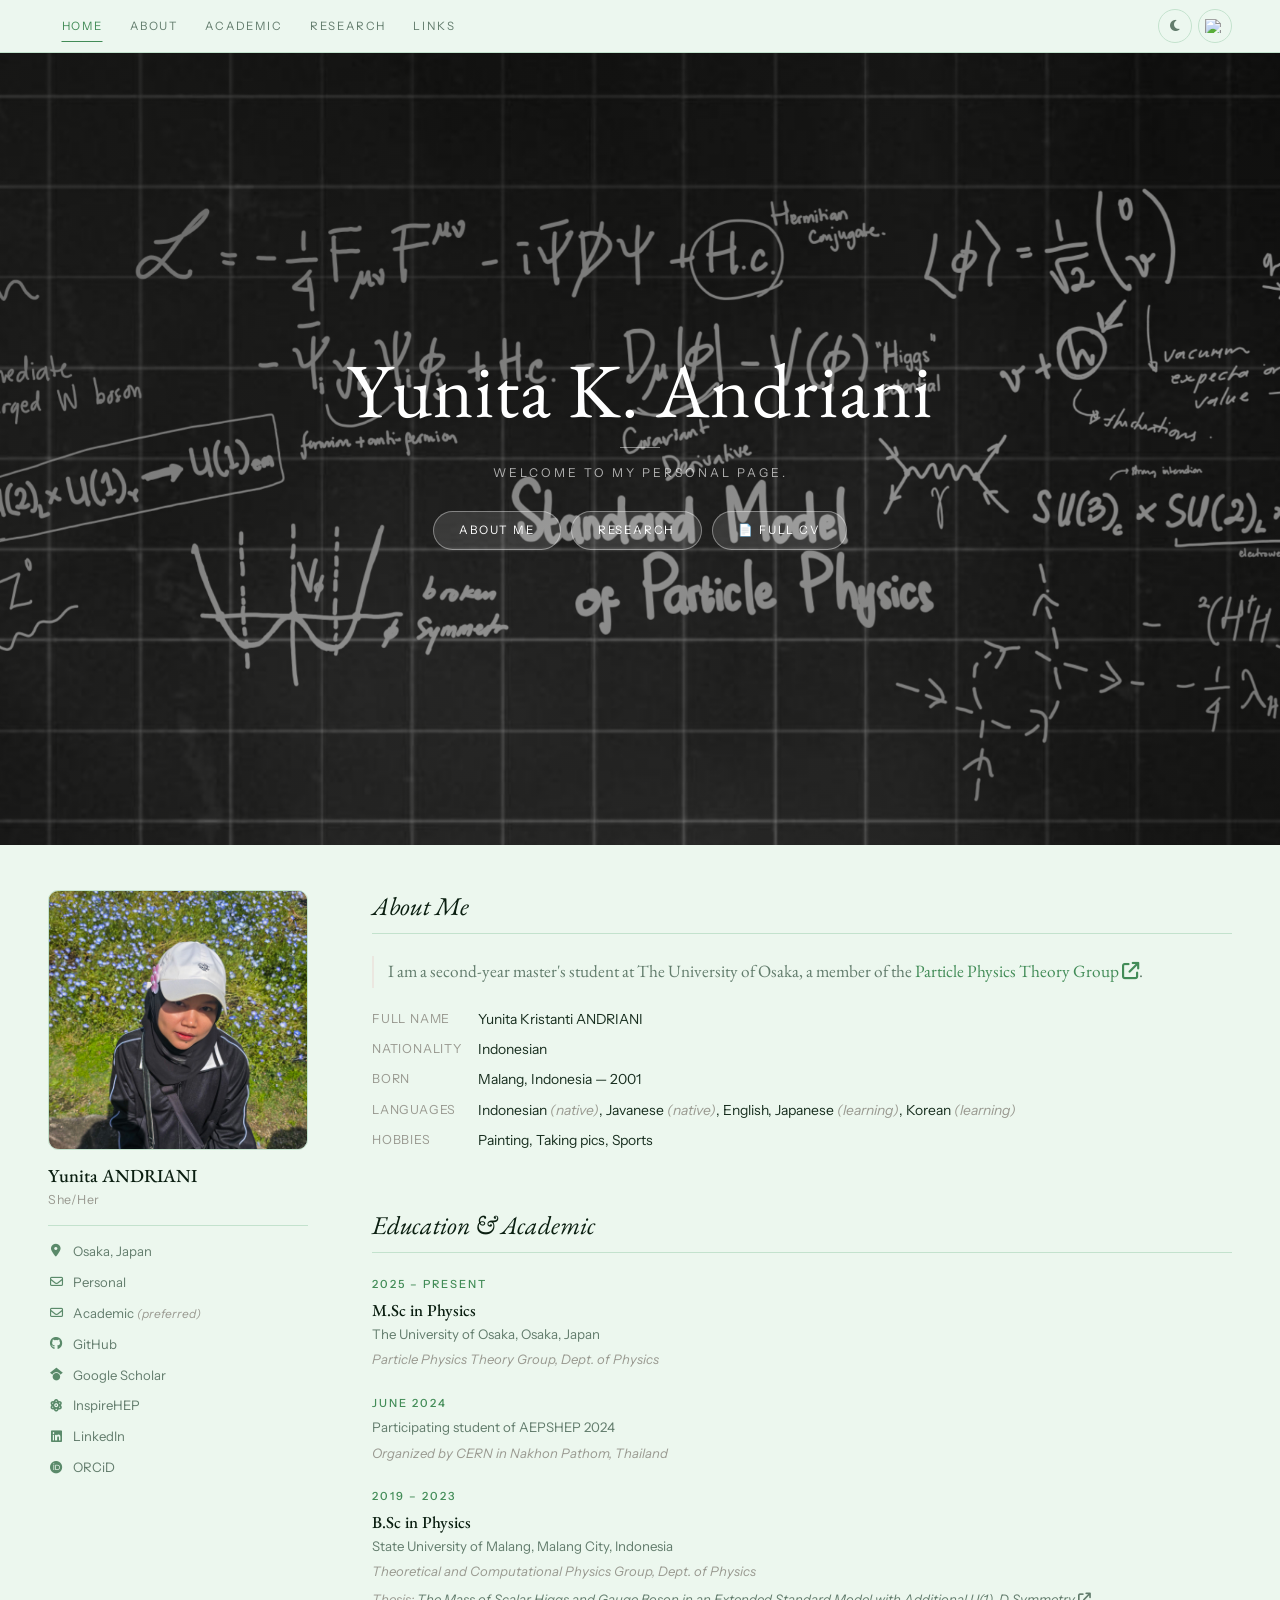
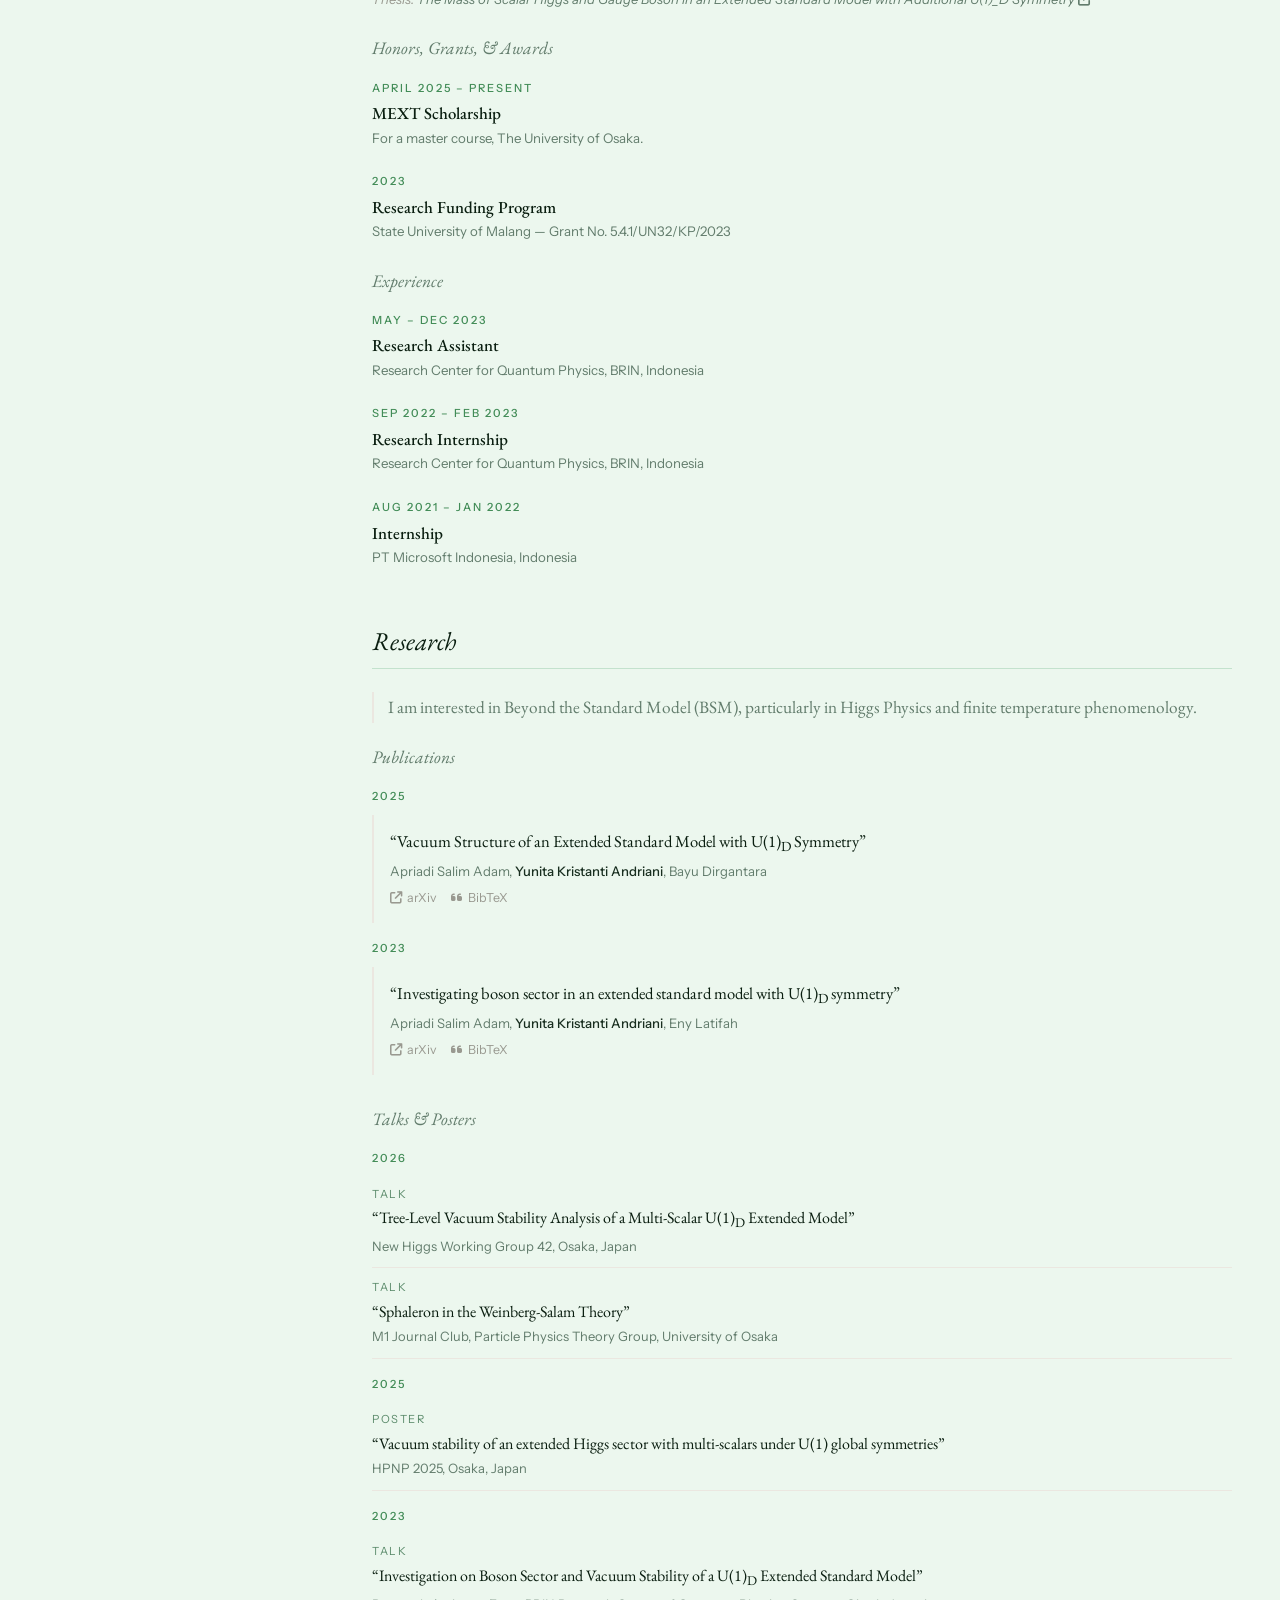
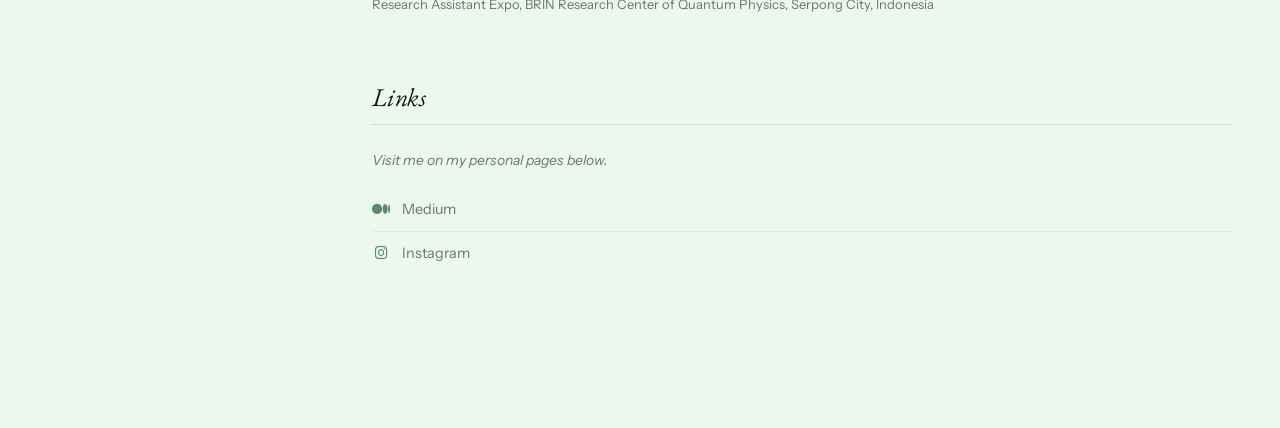
==== index.html @ c0be3c4c "Update" ====
<!DOCTYPE html>
<html lang="en" data-theme="light">

<head>
  <meta charset="UTF-8">
  <meta name="viewport" content="width=device-width, initial-scale=1.0">
  <meta name="description" content="Yunita Kristanti Andriani's website, biography, academic, previous experience, and published papers."/>
  <meta name="keywords" content="yunita kristanti andriani, yunita k andriani, yunita andriani, yunita kristanti"/>
	
  <meta name="author" content="Yunita K. Andriani" />
  <!--<meta name="copyright" content="Work protected by copyright; no distribution without permission." /> -->
  <meta name="google-site-verification" content="KFZwikV5XBP2QeVUrJof9RqlxnG7_a4ITUVf-UEk0To" />
		
  <title>Yunita K. Andriani</title>
  <link rel="icon" type="image/png" href="assets/images/icon.png">

  <link rel="preconnect" href="https://fonts.googleapis.com">
  <link rel="preconnect" href="https://fonts.gstatic.com" crossorigin>
  <link href="https://fonts.googleapis.com/css2?family=EB+Garamond:ital,wght@0,400;0,500;1,400;1,500&family=Instrument+Sans:wght@300;400;500&display=swap" rel="stylesheet">
  <link rel="stylesheet" href="https://cdnjs.cloudflare.com/ajax/libs/font-awesome/6.5.1/css/all.min.css">
  <link rel="stylesheet" href="https://cdn.rawgit.com/jpswalsh/academicons/master/css/academicons.min.css">
  <link rel="stylesheet" href="https://cdnjs.cloudflare.com/ajax/libs/toastr.js/latest/toastr.min.css">
  <link rel="stylesheet" href="assets/css/newstyle.css">
</head>

<body>
  <!-- Floating action buttons -->
	<!-- <div class="options-button" id="options-toggler"><i class="fa-solid fa-sliders"></i></div>
	<div class="options-button" id="theme"><i class="fa-solid fa-moon"></i></div>
	<div class="options-button" id="lan"><img class="lang-flag" src="https://flagcdn.com/w20/us.png" alt="Selected language"></div> -->
  <!-- ── Navigation bar ── -->
  <nav id="top-nav">
    <div class="nav-inner">
      <!-- <span class="nav-name">Yunita K. Andriani</span> -->
      <button class="nav-toggle" id="nav-toggle" aria-label="Menu"><i class="fa-solid fa-bars"></i></button>
      <ul class="nav-links" id="nav-links">
        <li><a href="#homeContent" class="active" id="nav-home" data-en="Home" data-jp="ホーム">Home</a></li>
        <li><a href="#aboutmeContent" id="nav-aboutme" data-en="About" data-jp="プロフィール">About</a></li>
        <li><a href="#academicContent" id="nav-academic" data-en="Academic" data-jp="学歴">Academic</a></li>
        <li><a href="#researchContent" id="nav-research" data-en="Research" data-jp="研究">Research</a></li>
        <li><a href="#blogContent" id="nav-blog" data-en="Links" data-jp="リンク">Links</a></li>
      </ul>
      <div class="nav-actions">
        <button class="btn-icon" id="theme-btn" title="Toggle theme">
          <i class="fa-solid fa-moon"></i>
        </button>
        <button class="btn-icon" id="lang-btn" title="Switch language">
          <img class="lang-flag" src="https://flagcdn.com/w20/us.png" alt="EN">
        </button>
      </div>
    </div>
  </nav>

  <!-- ── HERO ── -->
  <div id="homeContent" style="background-image: url('assets/images/BG.png');">
    <div class="hero-inner">
      <h1 class="hero-name">Yunita K. Andriani</h1>
      <div class="hero-rule"></div>
      <p class="hero-sub language" data-en="Welcome to my personal page." data-jp="私のホームページへようこそ。">Welcome to my personal page.</p>
      <div class="hero-btns">
        <a href="#aboutmeContent" class="btn-ghost" data-en="About Me" data-jp="プロフィール">About Me</a>
        <a href="#researchContent" class="btn-ghost" data-en="Research" data-jp="研究">Research</a>
		<a href="assets/documents/2026CV.pdf" target="_blank" class="btn-ghost">📄 Full CV</a>
      </div>
    </div>
  </div>

  <!-- ── PAGE BODY ── -->
  <div id="page-body">

    <!-- SIDEBAR -->
    <aside id="sidebar">
      <img src="assets/images/profilephoto2.jpg" class="profile-photo" alt="Yunita K. Andriani">
      <div class="sidebar-name language" data-en="Yunita ANDRIANI" data-jp="ユニタ・アンドリアニ">Yunita ANDRIANI</div>
      <div class="sidebar-pronoun language" data-en="She/Her" data-jp="彼女">She/Her</div>
      <div class="sidebar-rule"></div>
      <div class="contact-list">
        <div class="contact-row">
          <span class="contact-icon"><i class="fa-solid fa-location-dot"></i></span>
          <span style="color:var(--muted);font-size:0.82rem;">Osaka, Japan</span>
        </div>
        <div class="contact-row">
          <span class="contact-icon"><i class="fa-regular fa-envelope"></i></span>
          <a href="mailto:ykandriani2871@gmail.com">Personal</a>
        </div>
        <div class="contact-row">
          <span class="contact-icon"><i class="fa-regular fa-envelope"></i></span>
          <a href="mailto:andriani@het.phys.sci.osaka-u.ac.jp">Academic <em style="font-size:0.75rem;color:var(--faint)">(preferred)</em></a>
        </div>
        <div class="contact-row">
          <span class="contact-icon"><i class="fa-brands fa-github"></i></span>
          <a href="https://github.com/YunitaKAndriani" target="_blank">GitHub</a>
        </div>
        <div class="contact-row">
          <span class="contact-icon"><i class="fa-brands fa-google-scholar"></i></span>
          <a href="https://scholar.google.com/citations?user=WnFhZmYAAAAJ" target="_blank">Google Scholar</a>
        </div>
        <div class="contact-row">
          <span class="contact-icon"><i class="fa-solid fa-atom"></i></span>
          <a href="https://inspirehep.net/authors/2736490" target="_blank">InspireHEP</a>
        </div>
        <div class="contact-row">
          <span class="contact-icon"><i class="fa-brands fa-linkedin"></i></span>
          <a href="https://linkedin.com/in/yunita-kristanti-andriani-b0418a217" target="_blank">LinkedIn</a>
        </div>
        <div class="contact-row">
          <span class="contact-icon"><i class="fa-brands fa-orcid"></i></span>
          <a href="https://orcid.org/0000-0002-8980-2274" target="_blank">ORCiD</a>
        </div>
      </div>
    </aside>

    <!-- MAIN -->
    <main id="main-content">

      <!-- ABOUT -->
      <section class="section" id="aboutmeContent">
        <h2 class="section-title">About Me</h2>

        <p class="bio-text language"
          data-en="I am a second-year master's student at The University of Osaka, a member of the Particle Physics Theory Group."
          data-jp="大阪大学大学院素粒子理論研究室所属、修士課程2年生。">
          I am a second-year master's student at The University of Osaka, a member of the <a href="https://www-het.phys.sci.osaka-u.ac.jp/" target="_blank" style="font-style:normal;color:var(--accent);">Particle Physics Theory Group <i class="fa-solid fa-arrow-up-right-from-square"></i></a>.
        </p>

        <div class="info-grid">
          <span class="info-label">Full Name</span>
          <span class="info-value">Yunita Kristanti ANDRIANI</span>

          <span class="info-label">Nationality</span>
          <span class="info-value">Indonesian</span>

          <span class="info-label">Born</span>
          <span class="info-value">Malang, Indonesia — 2001</span>

          <span class="info-label">Languages</span>
          <span class="info-value">Indonesian <em style="color:var(--faint)">(native)</em>, Javanese <em style="color:var(--faint)">(native)</em>, English, Japanese <em style="color:var(--faint)">(learning)</em>, Korean <em style="color:var(--faint)">(learning)</em></span>

          <span class="info-label">Hobbies</span>
          <span class="info-value">Painting, Taking pics, Sports</span>
        </div>
      </section>

      <!-- ACADEMIC -->
      <section class="section" id="academicContent">
        <h2 class="section-title">Education &amp; Academic</h2>

        <div class="entry">
          <div class="entry-year">2025 – Present</div>
          <div class="entry-title">M.Sc in Physics</div>
          <div class="entry-sub language"
            data-en="The University of Osaka, Osaka, Japan"
            data-jp="大阪大学、大阪、日本">The University of Osaka, Osaka, Japan</div>
          <div class="entry-detail">Particle Physics Theory Group, Dept. of Physics</div>
        </div>

        <div class="entry">
          <div class="entry-year">June 2024</div>
          <div class="entry-sub language">Participating student of AEPSHEP 2024</div>
          <div class="entry-detail">Organized by CERN in Nakhon Pathom, Thailand</div>
        </div>

        <div class="entry">
          <div class="entry-year">2019 – 2023</div>
          <div class="entry-title">B.Sc in Physics</div>
          <div class="entry-sub language"
            data-en="State University of Malang, Indonesia"
            data-jp="マラン大学、インドネシア">State University of Malang, Malang City, Indonesia</div>
          <div class="entry-detail">Theoretical and Computational Physics Group, Dept. of Physics</div>
          <div class="entry-detail" style="margin-top:5px;">
            Thesis: <a href="https://repository.um.ac.id/291551/" target="_blank" style="color:var(--muted);font-style:italic;font-size:0.82rem;">
              The Mass of Scalar Higgs and Gauge Boson in an Extended Standard Model with Additional U(1)_D Symmetry <i class="fa-solid fa-arrow-up-right-from-square"></i>
            </a>
          </div>
        </div>

        <h3 style="font-family:'EB Garamond',serif;font-size:1.1rem;font-style:italic;font-weight:400;color:var(--muted);margin-bottom:0.9rem;">Honors, Grants, &amp; Awards</h3>

        <div class="entry">
          <div class="entry-year">April 2025 – Present</div>
          <div class="entry-title">MEXT Scholarship</div>
          <div class="entry-sub language" data-en="For a master course" data-jp="修士課程">For a master course, The University of Osaka.</div>
        </div>

        <div class="entry">
          <div class="entry-year">2023</div>
          <div class="entry-title">Research Funding Program</div>
          <div class="entry-sub">State University of Malang — Grant No. 5.4.1/UN32/KP/2023</div>
        </div>

        <h3 style="font-family:'EB Garamond',serif;font-size:1.1rem;font-style:italic;font-weight:400;color:var(--muted);margin-bottom:0.9rem;">Experience</h3>

        <div class="entry">
          <div class="entry-year">May – Dec 2023</div>
          <div class="entry-title">Research Assistant</div>
          <div class="entry-sub">Research Center for Quantum Physics, BRIN, Indonesia</div>
        </div>

        <div class="entry">
          <div class="entry-year">Sep 2022 – Feb 2023</div>
          <div class="entry-title">Research Internship</div>
          <div class="entry-sub">Research Center for Quantum Physics, BRIN, Indonesia</div>
        </div>

        <div class="entry">
          <div class="entry-year">Aug 2021 – Jan 2022</div>
          <div class="entry-title">Internship</div>
          <div class="entry-sub">PT Microsoft Indonesia, Indonesia</div>
        </div>
      </section>

      <!-- RESEARCH -->
      <section class="section" id="researchContent">
        <h2 class="section-title">Research</h2>

        <p class="bio-text language"
          data-en="I am interested in Beyond the Standard Model (BSM), particularly in Higgs Physics."
          data-jp="標準模型を超える物理（BSM）、とりわけヒッグス物理に強い関心を持っています。">
          I am interested in Beyond the Standard Model (BSM), particularly in Higgs Physics and finite temperature phenomenology.
        </p>

        <h3 style="font-family:'EB Garamond',serif;font-size:1.1rem;font-style:italic;font-weight:400;color:var(--muted);margin-bottom:0.9rem;">Publications</h3>

        <div class="entry-year" style="margin-bottom:8px;">2025</div>
        <div class="pub">
          <div class="pub-title">&ldquo;Vacuum Structure of an Extended Standard Model with U(1)<sub>D</sub> Symmetry&rdquo;</div>
          <div class="pub-authors">Apriadi Salim Adam, <strong>Yunita Kristanti Andriani</strong>, Bayu Dirgantara</div>
          <div class="pub-links">
            <a href="https://arxiv.org/abs/2509.05534" target="_blank"><i class="fa-solid fa-arrow-up-right-from-square"></i> arXiv</a>
            <a href="#" class="citation"><i class="fa-solid fa-quote-left"></i> BibTeX</a>
          </div>
          <div class="d-none" style="display:none">@article{SalimAdam:2025wlp,
    author = "Salim Adam, Apriadi and Andriani, Yunita Kristanti and Dirgantara, Bayu",
    title = "{Vacuum Structure of an Extended Standard Model with U(1)_D Symmetry}",
    eprint = "2509.05534",
    archivePrefix = "arXiv",
    primaryClass = "hep-ph",
    reportNumber = "OU-HET-1288",
    month = "9",
    year = "2025"
}</div>
        </div>

        <div class="entry-year" style="margin-bottom:8px;margin-top:1rem;">2023</div>
        <div class="pub">
          <div class="pub-title">&ldquo;Investigating boson sector in an extended standard model with U(1)<sub>D</sub> symmetry&rdquo;</div>
          <div class="pub-authors">Apriadi Salim Adam, <strong>Yunita Kristanti Andriani</strong>, Eny Latifah</div>
          <div class="pub-links">
            <a href="https://aarxiv.org/abs/2309.06852" target="_blank"><i class="fa-solid fa-arrow-up-right-from-square"></i> arXiv</a>
            <a href="#" class="citation"><i class="fa-solid fa-quote-left"></i> BibTeX</a>
          </div>
          <div class="d-none" style="display:none">@article{SalimAdam:2023lbm,
    author = "Salim Adam, Apriadi and Andriani, Yunita Kristanti and Latifah, Eny",
    title = "{Investigating boson sector in an extended standard model with U(1)_D symmetry}",
    eprint = "2309.06852",
    archivePrefix = "arXiv",
    primaryClass = "hep-ph",
    doi = "10.1088/1402-4896/acfa49",
    journal = "Phys. Scripta",
    volume = "98",
    number = "10",
    pages = "105306",
    year = "2023"
}</div>
        </div>

        <h3 style="font-family:'EB Garamond',serif;font-size:1.1rem;font-style:italic;font-weight:400;color:var(--muted);margin:1.8rem 0 0.9rem;">Talks &amp; Posters</h3>

        <div class="entry-year" style="margin-bottom:6px;">2026</div>
        <div class="talk">
          <div class="talk-type">Talk</div>
          <div class="talk-title">&ldquo;Tree-Level Vacuum Stability Analysis of a Multi-Scalar U(1)<sub>D</sub> Extended Model&rdquo;</div>
          <div class="talk-venue">New Higgs Working Group 42, Osaka, Japan</div>
        </div>
        <div class="talk">
          <div class="talk-type">Talk</div>
          <div class="talk-title">&ldquo;Sphaleron in the Weinberg-Salam Theory&rdquo;</div>
          <div class="talk-venue">M1 Journal Club, Particle Physics Theory Group, University of Osaka</div>
        </div>

        <div class="entry-year" style="margin-bottom:6px;margin-top:1rem;">2025</div>
        <div class="talk">
          <div class="talk-type">Poster</div>
          <div class="talk-title">&ldquo;Vacuum stability of an extended Higgs sector with multi-scalars under U(1) global symmetries&rdquo;</div>
          <div class="talk-venue">HPNP 2025, Osaka, Japan</div>
        </div>

        <div class="entry-year" style="margin-bottom:6px;margin-top:1rem;">2023</div>
        <div class="talk">
          <div class="talk-type">Talk</div>
          <div class="talk-title">&ldquo;Investigation on Boson Sector and Vacuum Stability of a U(1)<sub>D</sub> Extended Standard Model&rdquo;</div>
          <div class="talk-venue">Research Assistant Expo, BRIN Research Center of Quantum Physics, Serpong City, Indonesia</div>
        </div>
      </section>

      <!-- LINKS / BLOG -->
      <section class="section" id="blogContent">
        <h2 class="section-title">Links</h2>
        <p style="font-size:0.87rem;color:var(--muted);margin-bottom:1rem;font-style:italic;">Visit me on my personal pages below.</p>

        <div class="link-row">
          <span class="link-icon"><i class="fa-brands fa-medium"></i></span>
          <a href="https://medium.com/@yunitandrianikristanti" target="_blank">Medium</a>
        </div>
        <div class="link-row">
          <span class="link-icon"><i class="fa-brands fa-instagram"></i></span>
          <a href="https://instagram.com/ykandriani" target="_blank">Instagram</a>
        </div>
      </section>

    </main>
  </div><!-- /page-body -->

  <!-- Scripts -->
  <script src="https://code.jquery.com/jquery-3.6.0.min.js"></script>
  <script src="https://cdnjs.cloudflare.com/ajax/libs/toastr.js/latest/toastr.min.js"></script>
  <script defer src="assets/js/newmain.js"></script>
</body>
</html>
---- assets/css/newstyle.css ----
/* ── THEME TOKENS ── */
    :root,
    [data-theme="light"] {
      --bg:           #ecf7ee;
    	--surface:      #ffffff;
    	--border:       #c3e2cd;
    	--accent:       #428c57;
    	--accent-light: #68bf88;
    	--text:         #182e1f;
    	--muted:        #627c6c;
    	--heading:      #0a1e10;
    	--nav-bg:       rgba(236, 247, 239, 0.93);
    	--shadow:       rgba(24, 46, 36, 0.06);
    	--shadow-hover: rgba(24, 46, 36, 0.13);
      /* --bg: #f5f3ef; */
      /* --surface: #ffffff; */
      /* --border: #ddd8d0; */
      --border-light: #ebe7e0;
      /* --accent: #3a6b4a; */
      --accent-dim: #5a8a6a;
      /* --text: #1c1c1a; */
      /* --muted: #6b6b66; */
      --faint: #999990;
      /* --heading: #0f0f0e; */
      /* --nav-bg: rgba(245, 243, 239, 0.92);
      --shadow: 0 1px 12px rgba(0,0,0,0.07);
      --shadow-md: 0 4px 24px rgba(0,0,0,0.10); */
    }

    [data-theme="dark"] {
      --bg:           #121a13;
    	--surface:      #1b231a;
    	--border:       #2e3a28;
    	--accent:       #8dc46a;
    	--accent-light: #a3dd8e;
    	--text:         #d5eada;
    	--muted:        #829a87;
    	--heading:      #e4f5e9;
    	--nav-bg:       rgba(26, 22, 18, 0.95);
    	--shadow:       rgba(0, 0, 0, 0.22);
    	--shadow-hover: rgba(0, 0, 0, 0.4);
      /* --bg: #111210;
      --surface: #1a1c18;
      --border: #2c302a; */
      --border-light: #232620;
      /* --accent: #7bbf8e; */
      --accent-dim: #5a9e70;
      /* --text: #d8d5ce;
      --muted: #8a8a82; */
      --faint: #606058;
      /* --heading: #edeae3;
      --nav-bg: rgba(17, 18, 16, 0.94);
      --shadow: 0 1px 12px rgba(0,0,0,0.3);
      --shadow-md: 0 4px 24px rgba(0,0,0,0.4); */
    }

    /* ── RESET & BASE ── */
    *, *::before, *::after { box-sizing: border-box; margin: 0; padding: 0; }

    html { scroll-behavior: smooth; }

    body {
      font-family: 'Instrument Sans', sans-serif;
      font-size: 15px;
      line-height: 1.75;
      background: var(--bg);
      color: var(--text);
      transition: background 0.3s, color 0.3s;
      -webkit-font-smoothing: antialiased;
    }

    h1, h2, h3, h4 {
      font-family: 'EB Garamond', serif;
      color: var(--heading);
    }

    a { color: var(--accent); text-decoration: none; transition: opacity 0.18s; }
    a:hover { opacity: 0.7; }

    /* ── NAVBAR ── */
    #top-nav {
      position: sticky;
      top: 0;
      z-index: 100;
      background: var(--nav-bg);
      backdrop-filter: blur(16px);
      border-bottom: 1px solid var(--border);
      padding: 0;
      transition: background 0.3s;
    }

    .nav-inner {
      width: 100%;
      max-width: 100%;
      margin: 0;
      padding: 0 3rem;
      /* max-width: 860px;
      margin: 0 auto;
      padding: 0 1.5rem; */
      display: flex;
      align-items: center;
      justify-content: space-between;
      height: 52px;
    }

    .nav-name {
      font-family: 'EB Garamond', serif;
      font-size: 1.05rem;
      font-weight: 500;
      color: var(--heading);
      letter-spacing: 0.3px;
      flex-shrink: 0;
    }

    .nav-links {
      display: flex;
      align-items: center;
      gap: 0;
      list-style: none;
    }

    .nav-links a {
      font-size: 0.72rem;
      letter-spacing: 1.8px;
      text-transform: uppercase;
      color: var(--muted);
      padding: 0.4rem 0.85rem;
      display: block;
      position: relative;
      transition: color 0.18s;
    }

    .nav-links a::after {
      content: '';
      position: absolute;
      bottom: 0;
      left: 50%;
      transform: translateX(-50%);
      width: 0;
      height: 1px;
      background: var(--accent);
      transition: width 0.22s;
    }

    .nav-links a:hover,
    .nav-links a.active {
      color: var(--accent);
      opacity: 1;
    }

    .nav-links a:hover::after,
    .nav-links a.active::after { width: 60%; }

    .nav-actions {
      display: flex;
      align-items: center;
      gap: 6px;
    }

    .btn-icon {
      width: 34px;
      height: 34px;
      border-radius: 50%;
      border: 1px solid var(--border);
      background: transparent;
      cursor: pointer;
      display: flex;
      align-items: center;
      justify-content: center;
      font-size: 0.8rem;
      color: var(--muted);
      transition: color 0.18s, border-color 0.18s, background 0.18s;
    }

    .btn-icon:hover {
      color: var(--accent);
      border-color: var(--accent-dim);
      background: var(--surface);
    }

    .lang-flag { height: 12px; width: 18px; display: block; }

/* ===== FLOATING BUTTONS ===== */

    .options-button {
    	position: fixed;
    	height: 42px;
    	width: 42px;
    	cursor: pointer;
    	border-radius: 50%;
    	bottom: 24px;
    	right: 24px;
    	display: flex;
    	align-items: center;
    	justify-content: center;
    	font-size: 0.95rem;
    	background: var(--surface);
    	box-shadow: 0 4px 18px var(--shadow-hover);
    	border: 1px solid var(--border);
    	transition: transform 0.2s ease, box-shadow 0.2s ease;
    	z-index: 1200;
    	color: var(--text);
    }
    
    .options-button:hover {
    	transform: scale(1.08);
    }
    
    #options-toggler { transition: transform 0.25s ease; }
    
    #theme {
    	bottom: 76px;
    	right: 24px;
    }
    
    #lan {
    	bottom: 128px;
    	right: 24px;
    }
    
    .lang-flag {
    	height: 14px;
    	width: 21px;
    }

    /* Mobile nav toggle */
    .nav-toggle {
      display: none;
      background: none;
      border: 1px solid var(--border);
      border-radius: 6px;
      padding: 5px 8px;
      cursor: pointer;
      color: var(--muted);
      font-size: 0.9rem;
    }

    @media (max-width: 700px) {
      .nav-links { display: none; flex-direction: column; gap: 0; }
      .nav-links.open {
        display: flex;
        position: absolute;
        top: 52px;
        left: 0; right: 0;
        background: var(--nav-bg);
        border-bottom: 1px solid var(--border);
        backdrop-filter: blur(16px);
        padding: 0.5rem 0;
      }
      .nav-links.open a { padding: 0.6rem 1.5rem; }
      .nav-toggle { display: flex; align-items: center; }
      .nav-name { font-size: 0.95rem; }
    }

    /* ── HERO ── */
    #homeContent {
      min-height: 88vh;
      display: flex;
      align-items: center;
      justify-content: center;
      background-image: url('assets/images/BG.png');
      background-color:#2a1a0e;
      background-size: cover;
      background-position: center;
      position: relative;
      overflow: hidden;
    }

    #homeContent::before {
      content: '';
      position: absolute;
      inset: 0;
      background: linear-gradient(160deg, rgba(10,10,8,0.58) 0%, rgba(10,10,8,0.36) 60%, rgba(10,10,8,0.52) 100%);
    }

    .hero-inner {
      position: relative;
      z-index: 2;
      text-align: center;
      padding: 3rem 1.5rem;
      animation: fadeUp 0.8s ease both;
    }

    .hero-name {
      font-family: 'EB Garamond', serif;
      font-size: clamp(2.8rem, 7vw, 4.8rem);
      font-weight: 400;
      letter-spacing: 1px;
      color: #fff;
      line-height: 1.1;
      margin-bottom: 12px;
    }

    .hero-rule {
      width: 40px;
      height: 1px;
      background: rgba(255,255,255,0.45);
      margin: 14px auto;
    }

    .hero-sub {
      font-family: 'Instrument Sans', sans-serif;
      font-size: 0.76rem;
      letter-spacing: 3px;
      text-transform: uppercase;
      color: rgba(255,255,255,0.65);
      margin-bottom: 28px;
    }

    .hero-btns { display: flex; gap: 10px; justify-content: center; flex-wrap: wrap; }

    .btn-ghost {
      background: rgba(255,255,255,0.12);
      color: #fff;
      border: 1px solid rgba(255,255,255,0.38);
      padding: 0.5rem 1.6rem;
      border-radius: 40px;
      font-size: 0.73rem;
      letter-spacing: 1.8px;
      text-transform: uppercase;
      font-family: 'Instrument Sans', sans-serif;
      cursor: pointer;
      transition: all 0.22s;
      display: inline-block;
      backdrop-filter: blur(6px);
    }

    .btn-ghost:hover {
      background: rgba(255,255,255,0.22);
      color: #fff;
      border-color: rgba(255,255,255,0.7);
      opacity: 1;
      transform: translateY(-2px);
    }

    /* ── MAIN LAYOUT ── */
    #page-body {
      width: 100%;
      max-width: 100%;
      margin: 0;
      padding: 0 3rem 6rem;
      display: grid;
      grid-template-columns: 260px minmax(0, 1fr);
      gap: 0 4rem;
      align-items: start;
    }

    /* ── SIDEBAR ── */
    #sidebar {
      padding-top: 2.8rem;
      position: sticky;
      top: 68px;
    }

    .profile-photo {
      width: 100%;
      aspect-ratio: 1;
      object-fit: cover;
      border-radius: 10px;
      border: 1px solid var(--border);
      display: block;
    }

    .sidebar-name {
      font-family: 'EB Garamond', serif;
      font-size: 1.15rem;
      font-weight: 500;
      color: var(--heading);
      margin-top: 14px;
      line-height: 1.25;
    }

    .sidebar-pronoun {
      font-size: 0.78rem;
      color: var(--faint);
      letter-spacing: 0.5px;
      margin-top: 2px;
      margin-bottom: 14px;
    }

    .sidebar-rule {
      height: 1px;
      background: var(--border);
      margin: 0 0 14px;
    }

    .contact-list {
      display: flex;
      flex-direction: column;
      gap: 8px;
    }

    .contact-row {
      display: flex;
      align-items: center;
      gap: 9px;
      font-size: 0.82rem;
    }

    .contact-icon {
      width: 16px;
      text-align: center;
      color: var(--accent-dim);
      font-size: 0.8rem;
      flex-shrink: 0;
    }

    .contact-row a {
      color: var(--muted);
      transition: color 0.18s;
    }

    .contact-row a:hover {
      color: var(--accent);
      opacity: 1;
    }

    /* ── MAIN CONTENT ── */
    #main-content {
      padding-top: 2.8rem;
      min-width: 0;
    }

    /* ── SECTION ── */
    .section { margin-bottom: 3.5rem; }

    .section-title {
      font-family: 'EB Garamond', serif;
      font-size: 1.6rem;
      font-weight: 400;
      font-style: italic;
      color: var(--heading);
      padding-bottom: 10px;
      border-bottom: 1px solid var(--border);
      margin-bottom: 1.4rem;
      line-height: 1.3;
    }

    /* ── ABOUT BIO ── */
    .bio-text {
      font-family: 'EB Garamond', serif;
      font-size: 1.08rem;
      line-height: 1.8;
      color: var(--muted);
      font-style: solid;
      border-left: 2px solid var(--border-light);
      padding-left: 14px;
      margin-bottom: 1.2rem;
    }

    .info-grid {
      display: grid;
      grid-template-columns: auto 1fr;
      gap: 6px 16px;
      font-size: 0.87rem;
      color: var(--text);
    }

    .info-label {
      color: var(--faint);
      font-size: 0.78rem;
      letter-spacing: 0.8px;
      text-transform: uppercase;
      padding-top: 1px;
      white-space: nowrap;
    }

    .info-value { color: var(--text); }

    /* ── TIMELINE ENTRIES ── */
    .entry { margin-bottom: 1.4rem; }

    .entry-year {
      font-size: 0.7rem;
      font-weight: 500;
      letter-spacing: 2px;
      text-transform: uppercase;
      color: var(--accent);
      margin-bottom: 3px;
    }

    .entry-title {
      font-family: 'EB Garamond', serif;
      font-size: 1.05rem;
      color: var(--heading);
      font-weight: 500;
      line-height: 1.45;
    }

    .entry-sub {
      font-size: 0.83rem;
      color: var(--muted);
      margin-top: 1px;
    }

    .entry-detail {
      font-size: 0.82rem;
      color: var(--faint);
      font-style: italic;
      margin-top: 2px;
    }

    /* ── PUBLICATIONS ── */
    .pub {
      padding: 14px 0 14px 16px;
      border-left: 2px solid var(--border-light);
      margin-bottom: 1rem;
      transition: border-color 0.18s;
    }

    .pub:hover { border-left-color: var(--accent); }

    .pub-title {
      font-family: 'EB Garamond', serif;
      font-size: 1.04rem;
      color: var(--heading);
      line-height: 1.5;
      margin-bottom: 4px;
    }

    .pub-authors {
      font-size: 0.82rem;
      color: var(--muted);
      line-height: 1.55;
    }

    .pub-authors strong { color: var(--text); font-weight: 500; }

    .pub-links {
      margin-top: 6px;
      display: flex;
      gap: 14px;
      font-size: 0.78rem;
    }

    .pub-links a {
      color: var(--faint);
      display: flex;
      align-items: center;
      gap: 5px;
      transition: color 0.18s;
    }

    .pub-links a:hover { color: var(--accent); opacity: 1; }

    /* ── TALKS ── */
    .talk {
      padding: 10px 0;
      border-bottom: 1px solid var(--border-light);
    }

    .talk:last-child { border-bottom: none; }

    .talk-type {
      font-size: 0.7rem;
      letter-spacing: 1.5px;
      text-transform: uppercase;
      color: var(--accent-dim);
      margin-bottom: 2px;
    }

    .talk-title {
      font-family: 'EB Garamond', serif;
      font-size: 1rem;
      color: var(--heading);
      line-height: 1.45;
    }

    .talk-venue {
      font-size: 0.81rem;
      color: var(--muted);
      margin-top: 2px;
    }

    /* ── LINKS SECTION ── */
    .link-row {
      display: flex;
      align-items: center;
      gap: 12px;
      padding: 9px 0;
      border-bottom: 1px solid var(--border-light);
      font-size: 0.9rem;
    }

    .link-row:last-child { border-bottom: none; }

    .link-icon { color: var(--accent-dim); width: 18px; text-align: center; }

    .link-row a { color: var(--muted); }
    .link-row a:hover { color: var(--accent); opacity: 1; }

    /* ── RESPONSIVE ── */
    @media (max-width: 640px) {
      #page-body {
        grid-template-columns: 1fr;
        padding: 0 1.2rem 4rem;
      }

      #sidebar {
        position: static;
        display: grid;
        grid-template-columns: 110px 1fr;
        gap: 0 1rem;
        align-items: start;
        padding-top: 1.5rem;
      }

      .sidebar-rule { margin-top: 10px; }

      .profile-photo { border-radius: 8px; }

      #main-content { 
        /* padding-top: 1.5rem; */
                    max-width: 1100px;}
      #homeContent {
        width: 100%;
        min-height: 100vh;
      }
    }

    /* ── ANIMATIONS ── */
    @keyframes fadeUp {
      from { opacity: 0; transform: translateY(18px); }
      to   { opacity: 1; transform: translateY(0); }
    }

    .section { animation: fadeUp 0.5s ease both; }

    /* ── TOASTR OVERRIDE ── */
    #toast-container > div { border-radius: 8px !important; box-shadow: var(--shadow-md) !important; }

    /* ── FOCUS ── */
    a:focus-visible, button:focus-visible {
      outline: 2px solid var(--accent);
      outline-offset: 3px;
      border-radius: 4px;
    }

    @media (prefers-reduced-motion: reduce) {
      *, *::before, *::after {
        animation-duration: 0.01ms !important;
        transition-duration: 0.01ms !important;
      }
    }
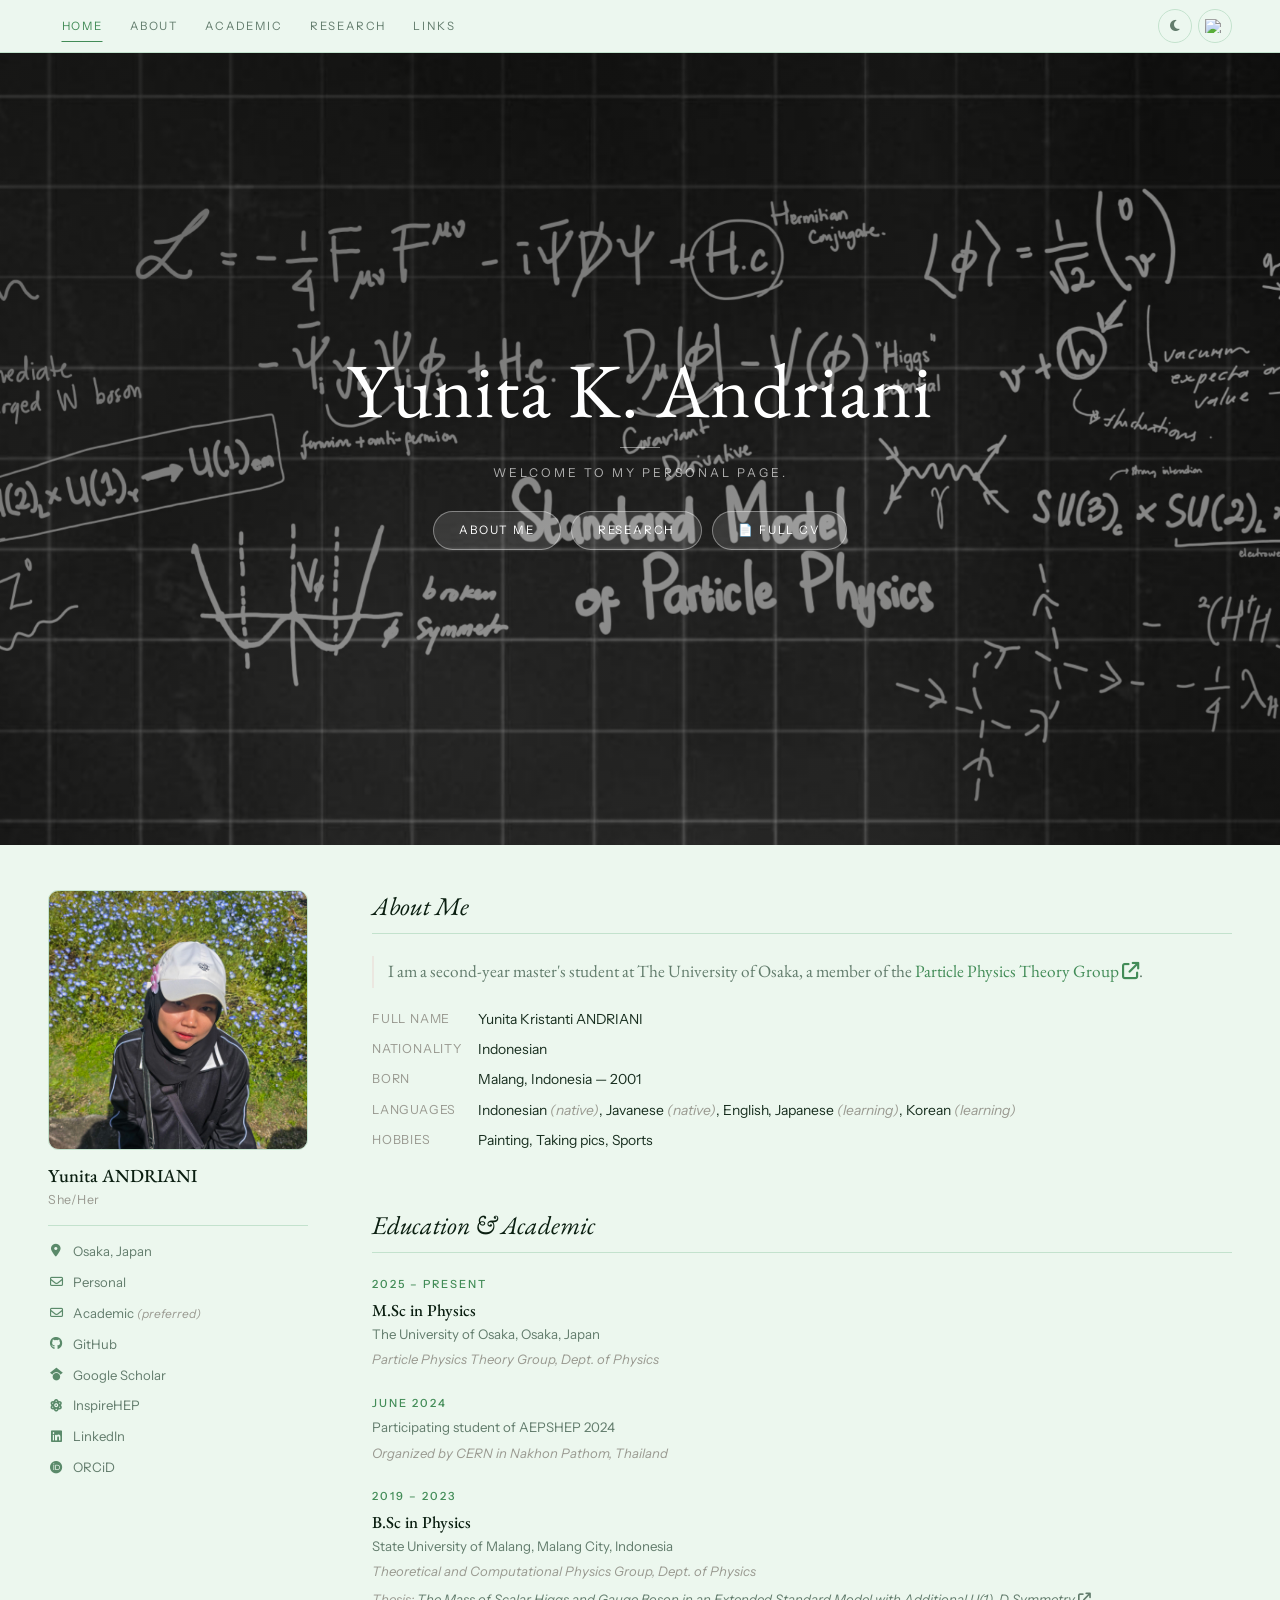
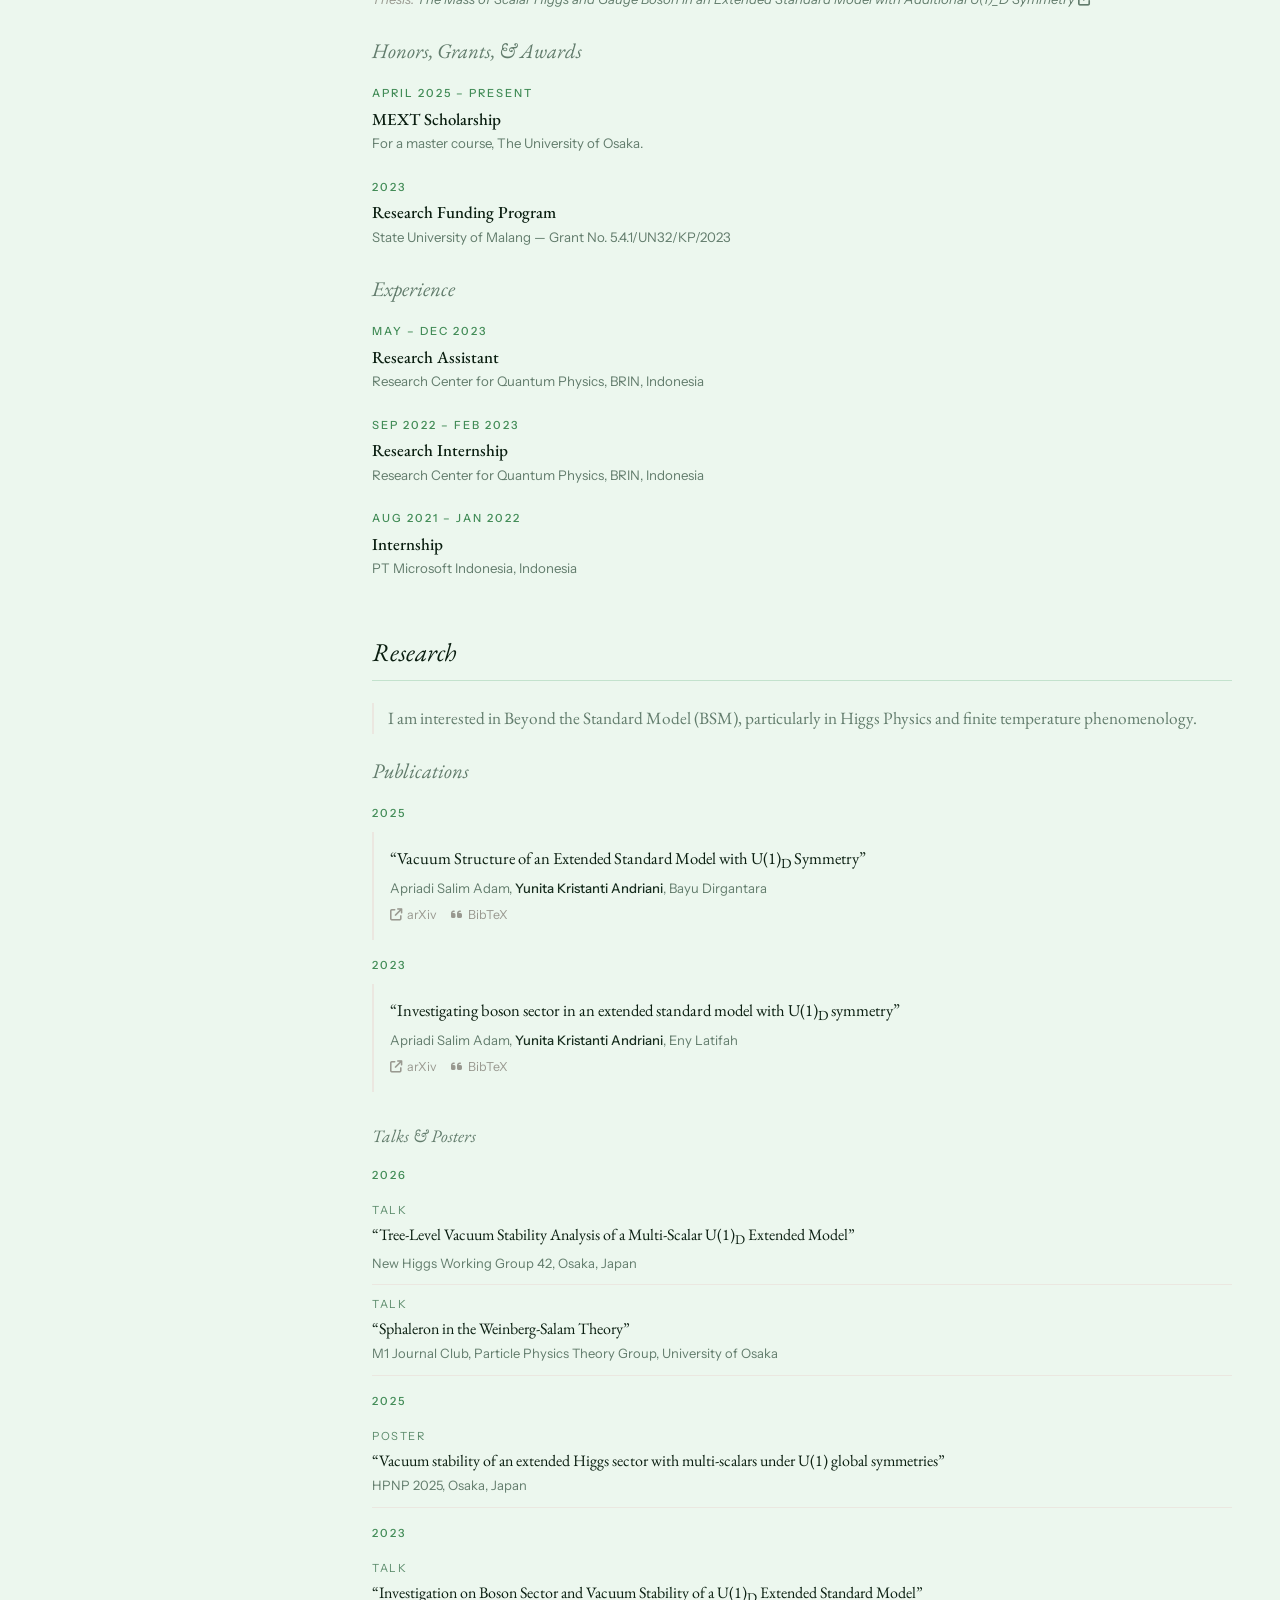
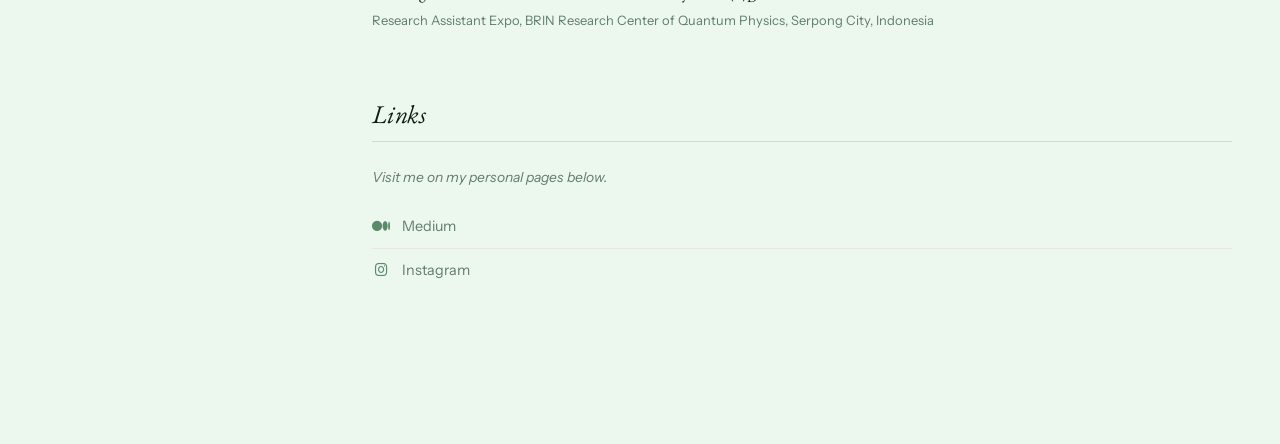
==== commit ca165d3a: "update index.html" ====
--- a/index.html
+++ b/index.html
@@ -4,7 +4,7 @@
 <head>
   <meta charset="UTF-8">
   <meta name="viewport" content="width=device-width, initial-scale=1.0">
-  <meta name="description" content="Yunita Kristanti Andriani's website, biography, academic, previous experience, and published papers."/>
+  <meta name="description" content="Personal website of Yunita Kristanti Andriani, a master's student of theoretical particle physics at The University of Osaka."/>
   <meta name="keywords" content="yunita kristanti andriani, yunita k andriani, yunita andriani, yunita kristanti"/>
 	
   <meta name="author" content="Yunita K. Andriani" />
@@ -174,7 +174,7 @@
           </div>
         </div>
 
-        <h3 style="font-family:'EB Garamond',serif;font-size:1.1rem;font-style:italic;font-weight:400;color:var(--muted);margin-bottom:0.9rem;">Honors, Grants, &amp; Awards</h3>
+        <h3 style="font-family:'EB Garamond',serif;font-size:1.3rem;font-style:italic;font-weight:400;color:var(--muted);margin-bottom:0.9rem;">Honors, Grants, &amp; Awards</h3>
 
         <div class="entry">
           <div class="entry-year">April 2025 – Present</div>
@@ -188,7 +188,7 @@
           <div class="entry-sub">State University of Malang — Grant No. 5.4.1/UN32/KP/2023</div>
         </div>
 
-        <h3 style="font-family:'EB Garamond',serif;font-size:1.1rem;font-style:italic;font-weight:400;color:var(--muted);margin-bottom:0.9rem;">Experience</h3>
+        <h3 style="font-family:'EB Garamond',serif;font-size:1.3rem;font-style:italic;font-weight:400;color:var(--muted);margin-bottom:0.9rem;">Experience</h3>
 
         <div class="entry">
           <div class="entry-year">May – Dec 2023</div>
@@ -219,7 +219,7 @@
           I am interested in Beyond the Standard Model (BSM), particularly in Higgs Physics and finite temperature phenomenology.
         </p>
 
-        <h3 style="font-family:'EB Garamond',serif;font-size:1.1rem;font-style:italic;font-weight:400;color:var(--muted);margin-bottom:0.9rem;">Publications</h3>
+        <h3 style="font-family:'EB Garamond',serif;font-size:1.3rem;font-style:italic;font-weight:400;color:var(--muted);margin-bottom:0.9rem;">Publications</h3>
 
         <div class="entry-year" style="margin-bottom:8px;">2025</div>
         <div class="pub">
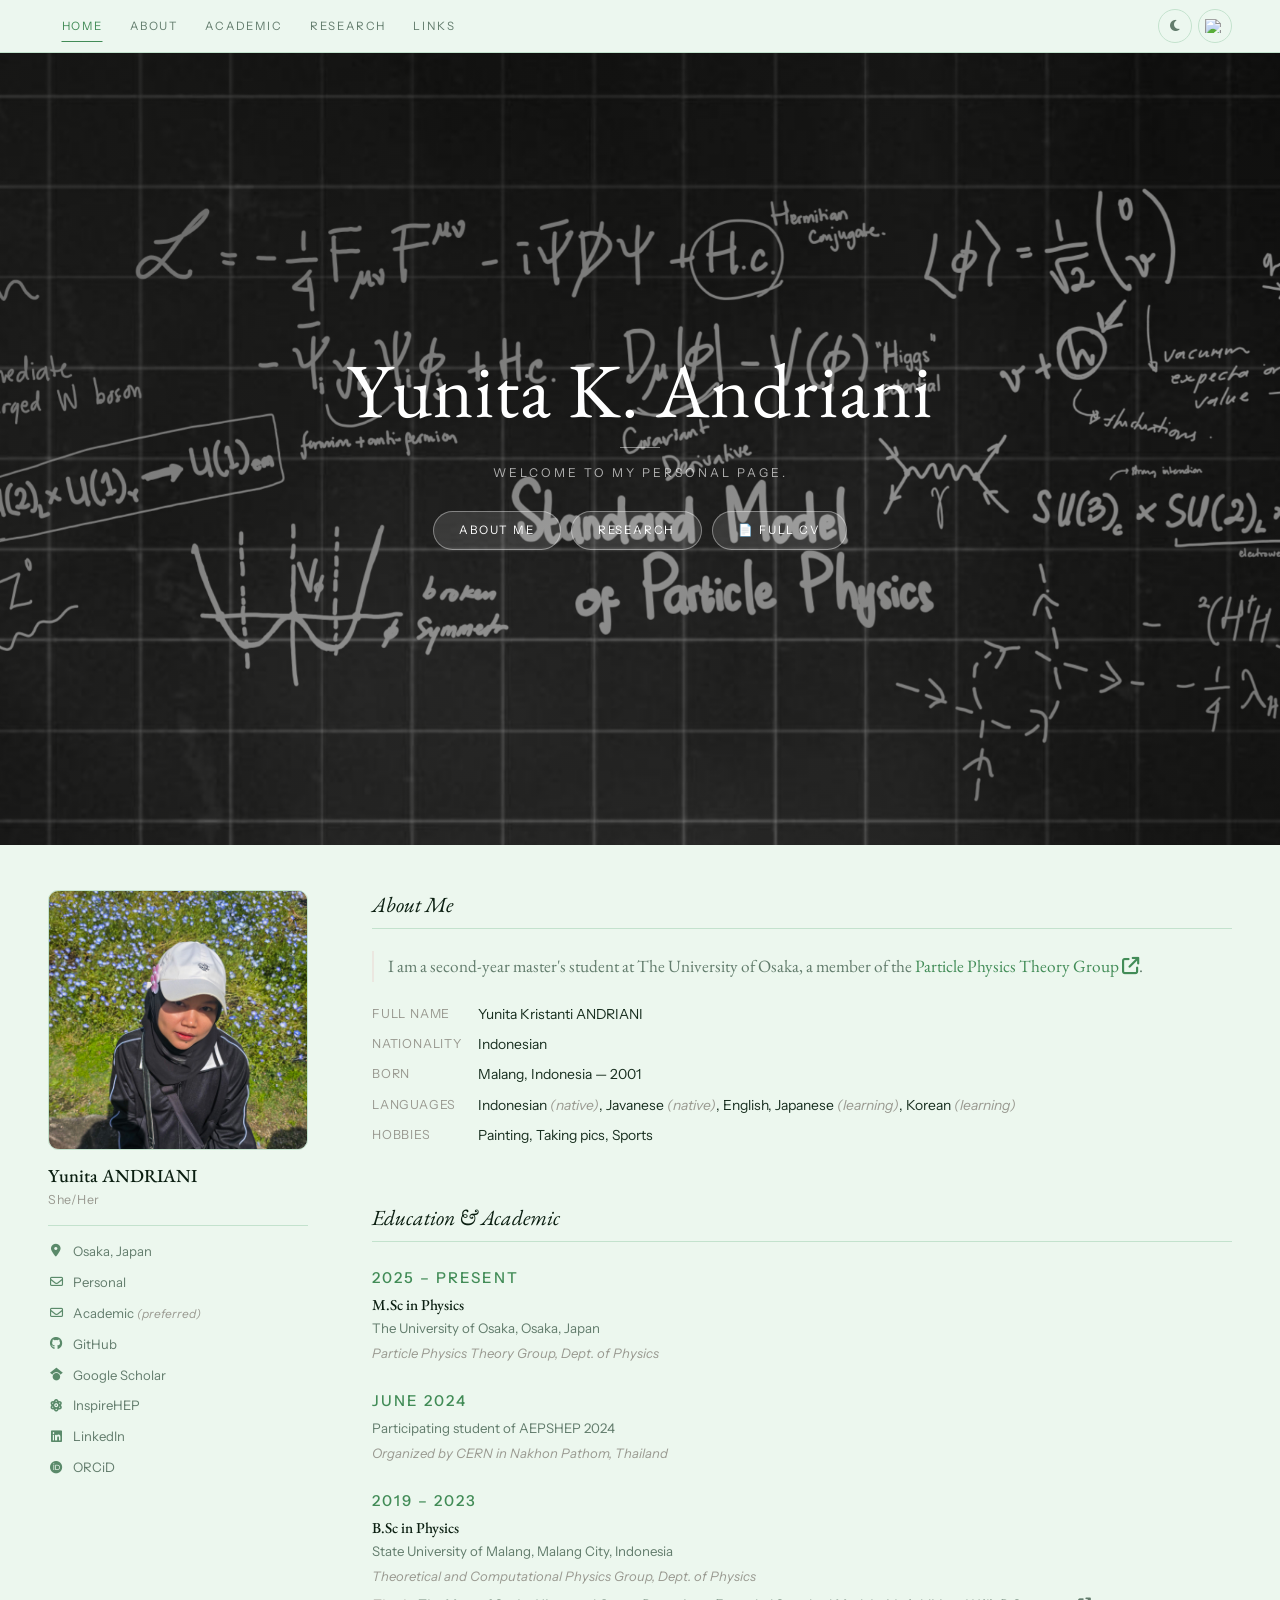
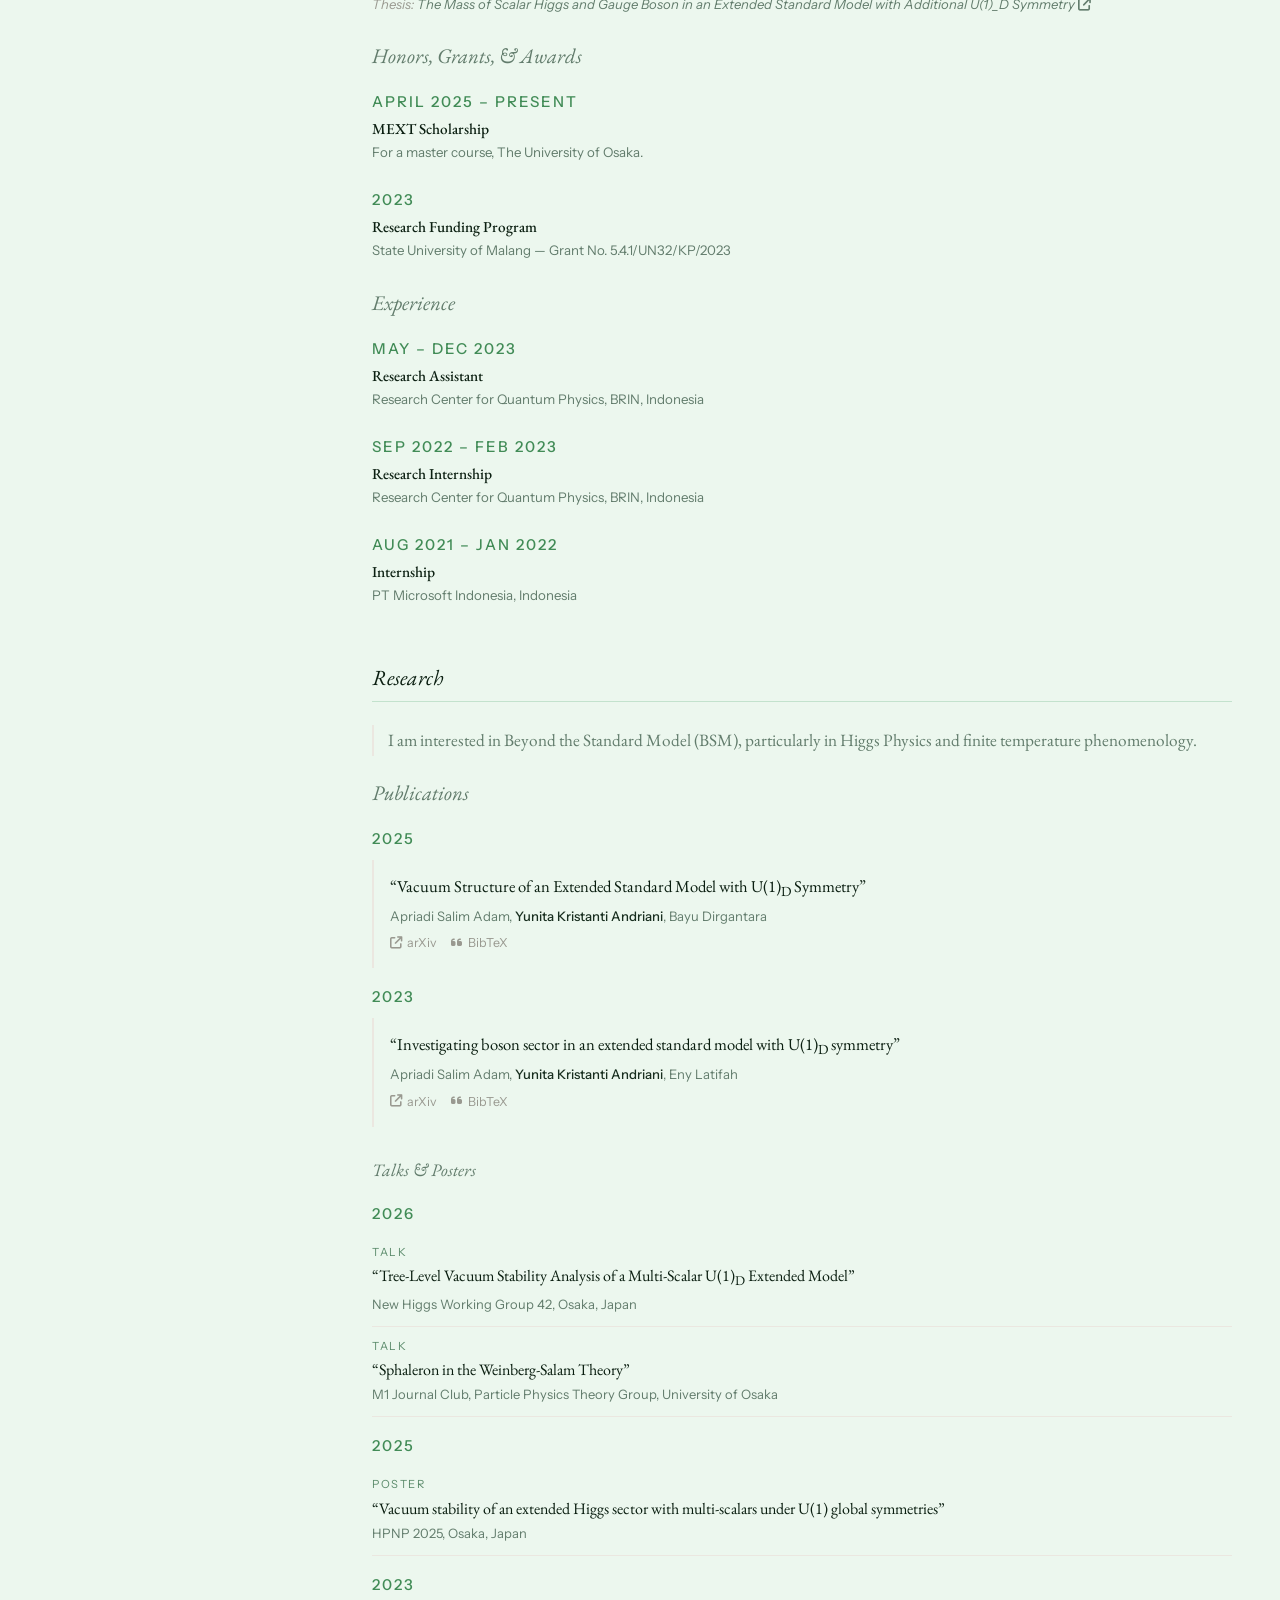
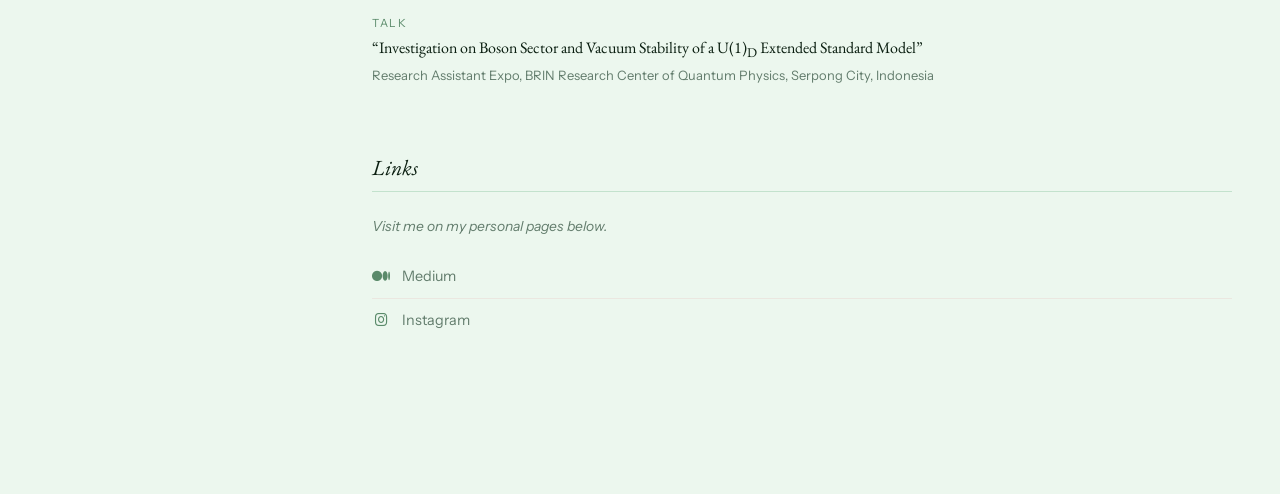
==== commit 0234a707: "update index.html" ====
--- a/index.html
+++ b/index.html
@@ -230,15 +230,15 @@
             <a href="#" class="citation"><i class="fa-solid fa-quote-left"></i> BibTeX</a>
           </div>
           <div class="d-none" style="display:none">@article{SalimAdam:2025wlp,
-    author = "Salim Adam, Apriadi and Andriani, Yunita Kristanti and Dirgantara, Bayu",
-    title = "{Vacuum Structure of an Extended Standard Model with U(1)_D Symmetry}",
-    eprint = "2509.05534",
-    archivePrefix = "arXiv",
-    primaryClass = "hep-ph",
-    reportNumber = "OU-HET-1288",
-    month = "9",
-    year = "2025"
-}</div>
+			    author = "Salim Adam, Apriadi and Andriani, Yunita Kristanti and Dirgantara, Bayu",
+			    title = "{Vacuum Structure of an Extended Standard Model with U(1)_D Symmetry}",
+			    eprint = "2509.05534",
+			    archivePrefix = "arXiv",
+			    primaryClass = "hep-ph",
+			    reportNumber = "OU-HET-1288",
+			    month = "9",
+			    year = "2025"
+			}</div>
         </div>
 
         <div class="entry-year" style="margin-bottom:8px;margin-top:1rem;">2023</div>
@@ -250,18 +250,18 @@
             <a href="#" class="citation"><i class="fa-solid fa-quote-left"></i> BibTeX</a>
           </div>
           <div class="d-none" style="display:none">@article{SalimAdam:2023lbm,
-    author = "Salim Adam, Apriadi and Andriani, Yunita Kristanti and Latifah, Eny",
-    title = "{Investigating boson sector in an extended standard model with U(1)_D symmetry}",
-    eprint = "2309.06852",
-    archivePrefix = "arXiv",
-    primaryClass = "hep-ph",
-    doi = "10.1088/1402-4896/acfa49",
-    journal = "Phys. Scripta",
-    volume = "98",
-    number = "10",
-    pages = "105306",
-    year = "2023"
-}</div>
+			    author = "Salim Adam, Apriadi and Andriani, Yunita Kristanti and Latifah, Eny",
+			    title = "{Investigating boson sector in an extended standard model with U(1)_D symmetry}",
+			    eprint = "2309.06852",
+			    archivePrefix = "arXiv",
+			    primaryClass = "hep-ph",
+			    doi = "10.1088/1402-4896/acfa49",
+			    journal = "Phys. Scripta",
+			    volume = "98",
+			    number = "10",
+			    pages = "105306",
+			    year = "2023"
+			}</div>
         </div>
 
         <h3 style="font-family:'EB Garamond',serif;font-size:1.1rem;font-style:italic;font-weight:400;color:var(--muted);margin:1.8rem 0 0.9rem;">Talks &amp; Posters</h3>
--- a/assets/css/newstyle.css
+++ b/assets/css/newstyle.css
@@ -426,8 +426,8 @@
 
     .section-title {
       font-family: 'EB Garamond', serif;
-      font-size: 1.6rem;
-      font-weight: 400;
+      font-size: 1.35rem;
+      font-weight: 300;
       font-style: italic;
       color: var(--heading);
       padding-bottom: 10px;
@@ -471,7 +471,7 @@
     .entry { margin-bottom: 1.4rem; }
 
     .entry-year {
-      font-size: 0.7rem;
+      font-size: 1.rem;
       font-weight: 500;
       letter-spacing: 2px;
       text-transform: uppercase;
@@ -481,7 +481,7 @@
 
     .entry-title {
       font-family: 'EB Garamond', serif;
-      font-size: 1.05rem;
+      font-size: 0.95rem;
       color: var(--heading);
       font-weight: 500;
       line-height: 1.45;
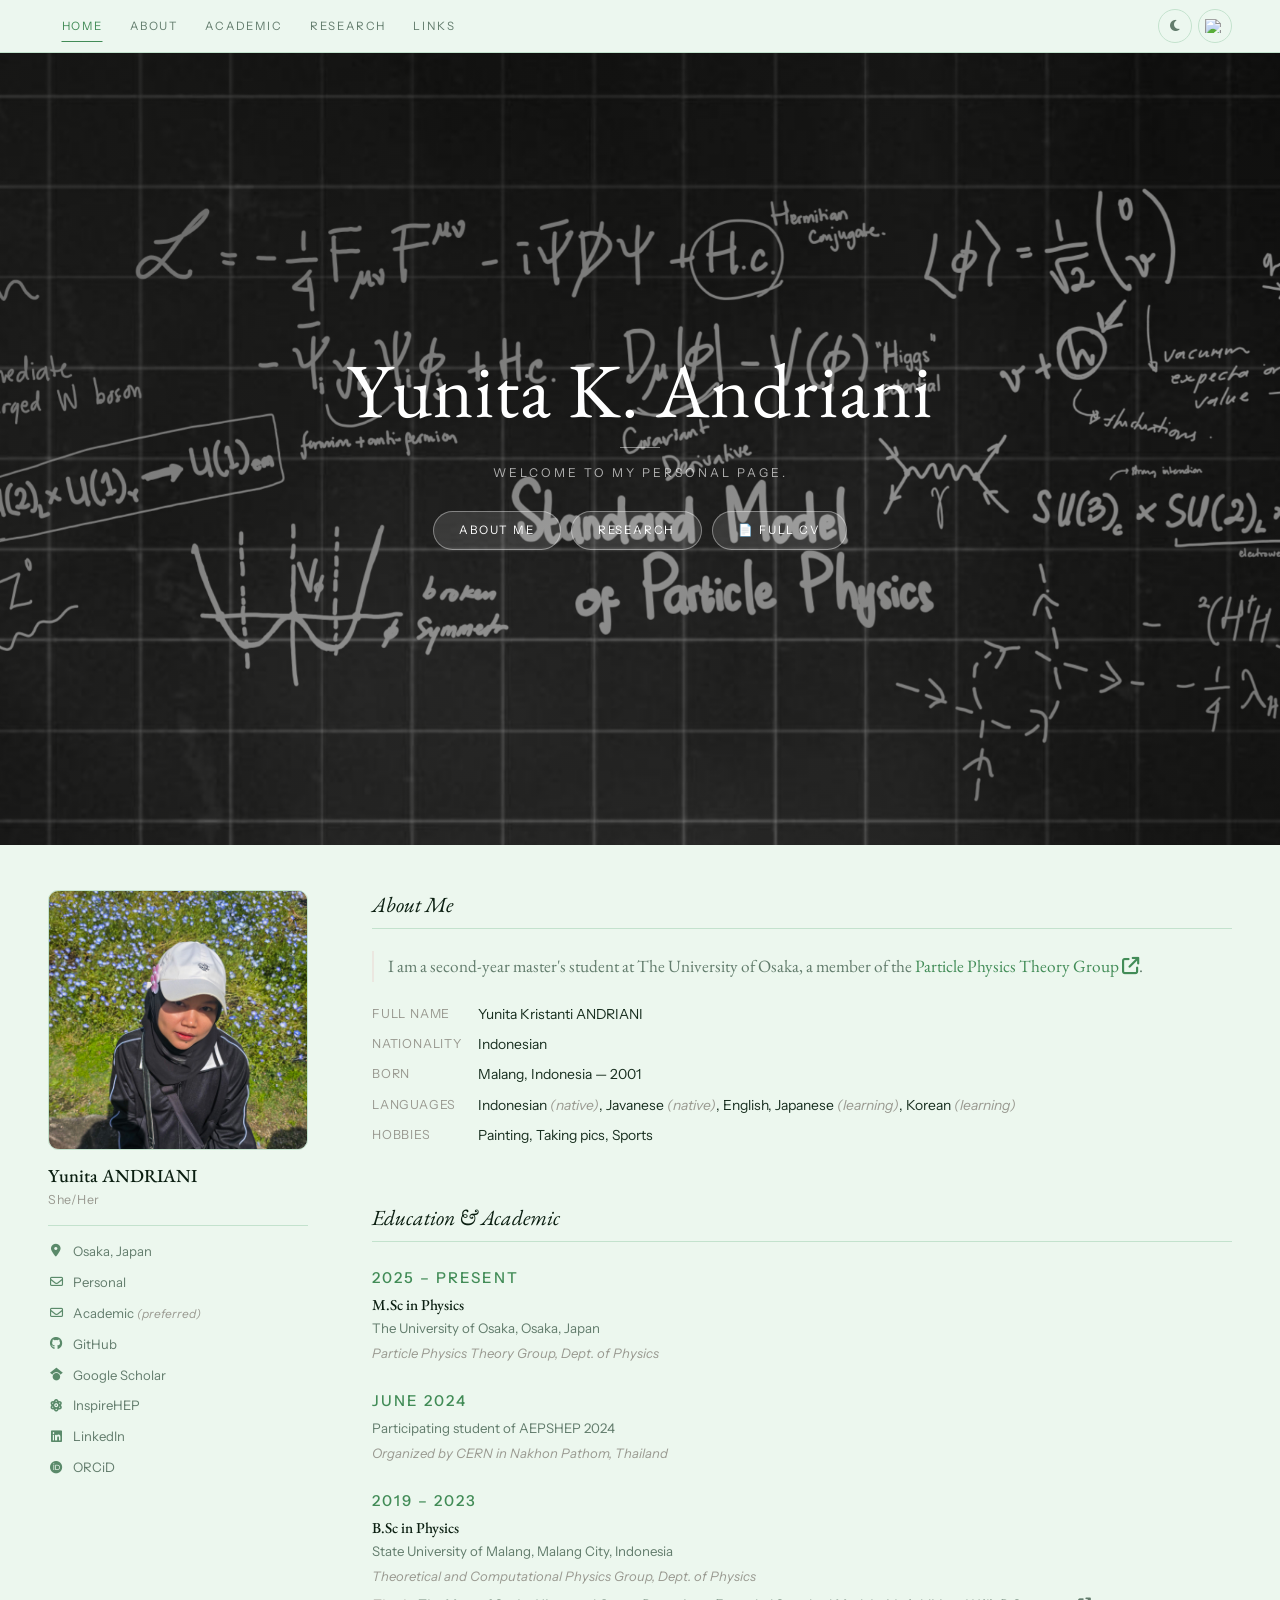
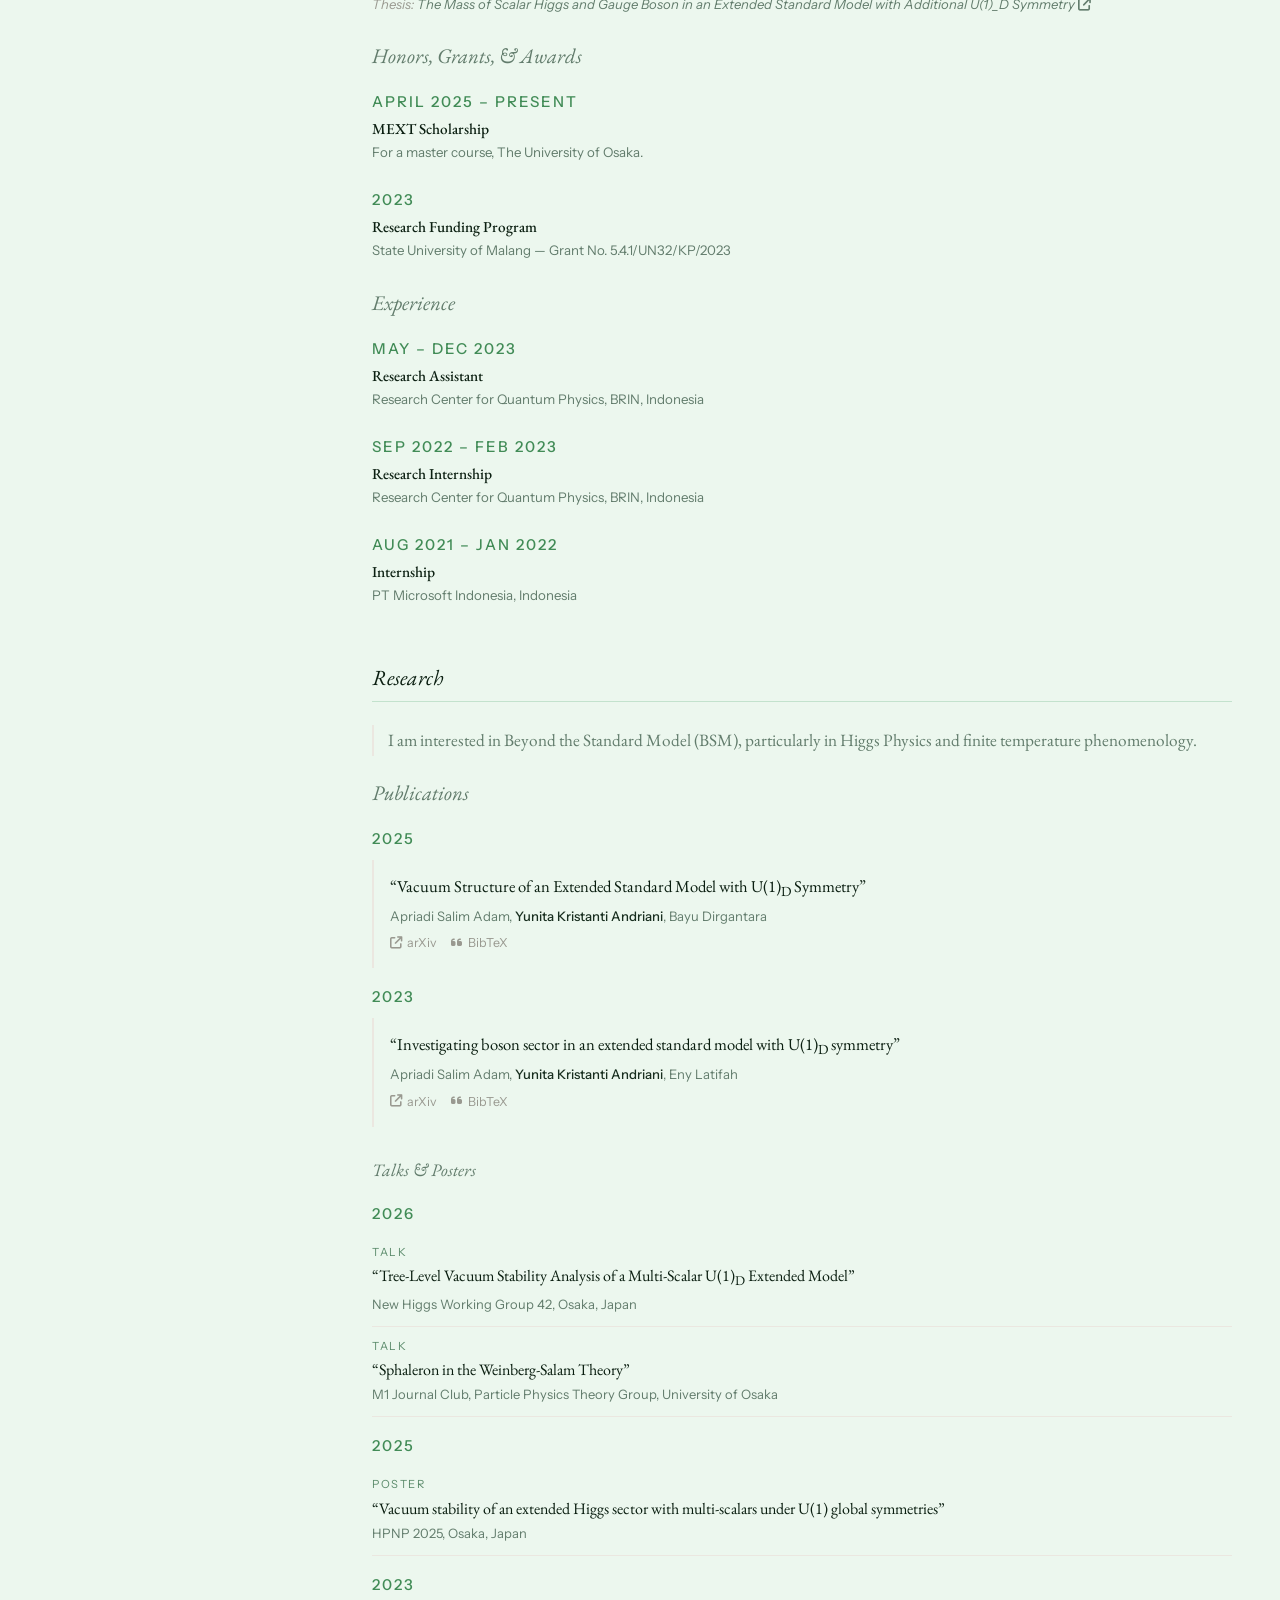
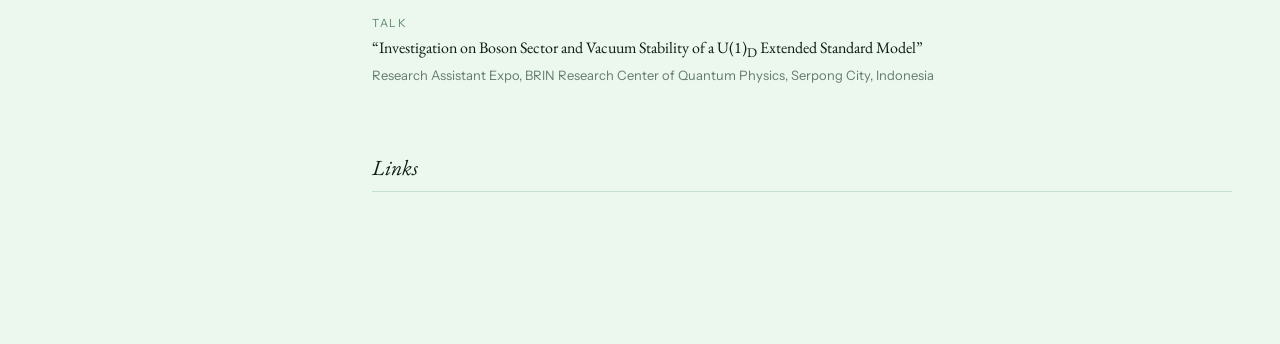
==== commit e94af26d: "Update index.html" ====
--- a/index.html
+++ b/index.html
@@ -296,7 +296,7 @@
       <!-- LINKS / BLOG -->
       <section class="section" id="blogContent">
         <h2 class="section-title">Links</h2>
-        <p style="font-size:0.87rem;color:var(--muted);margin-bottom:1rem;font-style:italic;">Visit me on my personal pages below.</p>
+        <!-- <p style="font-size:0.87rem;color:var(--muted);margin-bottom:1rem;font-style:italic;">Visit me on my personal pages below.</p>
 
         <div class="link-row">
           <span class="link-icon"><i class="fa-brands fa-medium"></i></span>
@@ -305,7 +305,7 @@
         <div class="link-row">
           <span class="link-icon"><i class="fa-brands fa-instagram"></i></span>
           <a href="https://instagram.com/ykandriani" target="_blank">Instagram</a>
-        </div>
+        </div>-->
       </section>
 
     </main>
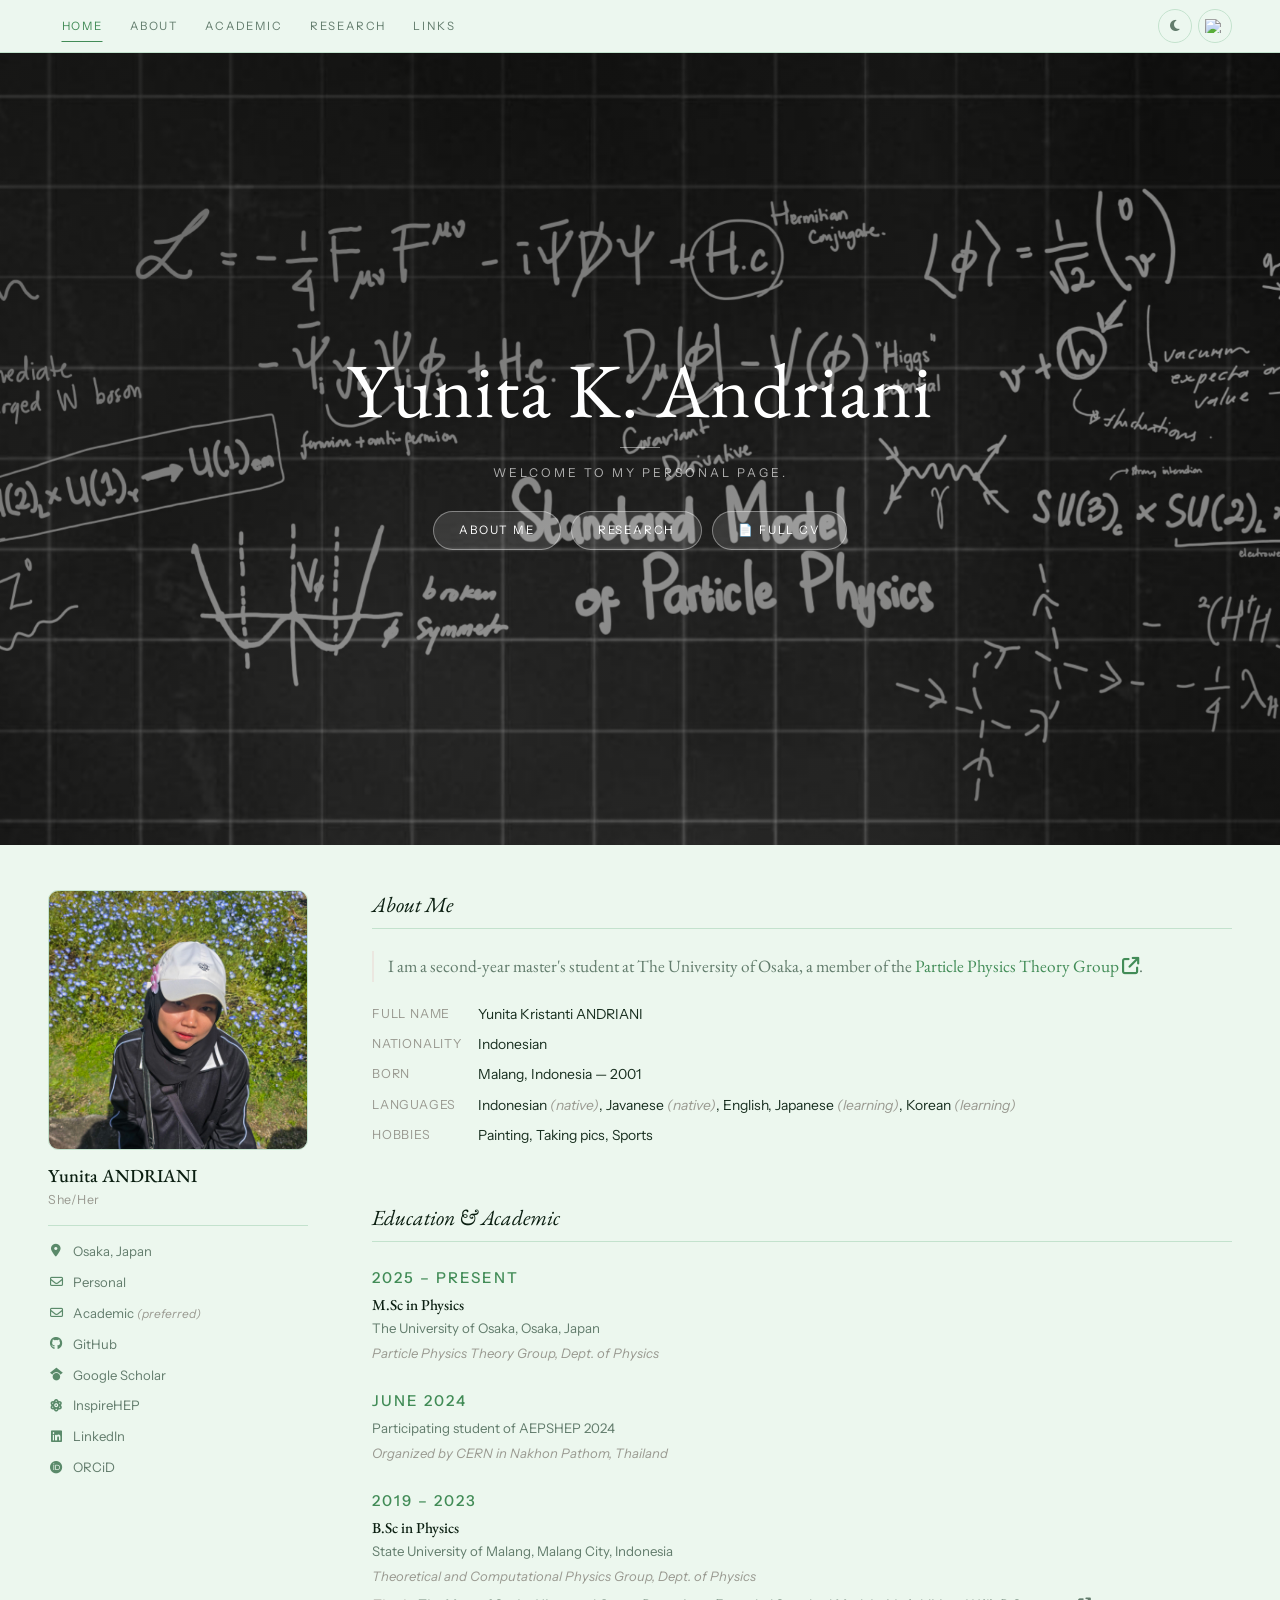
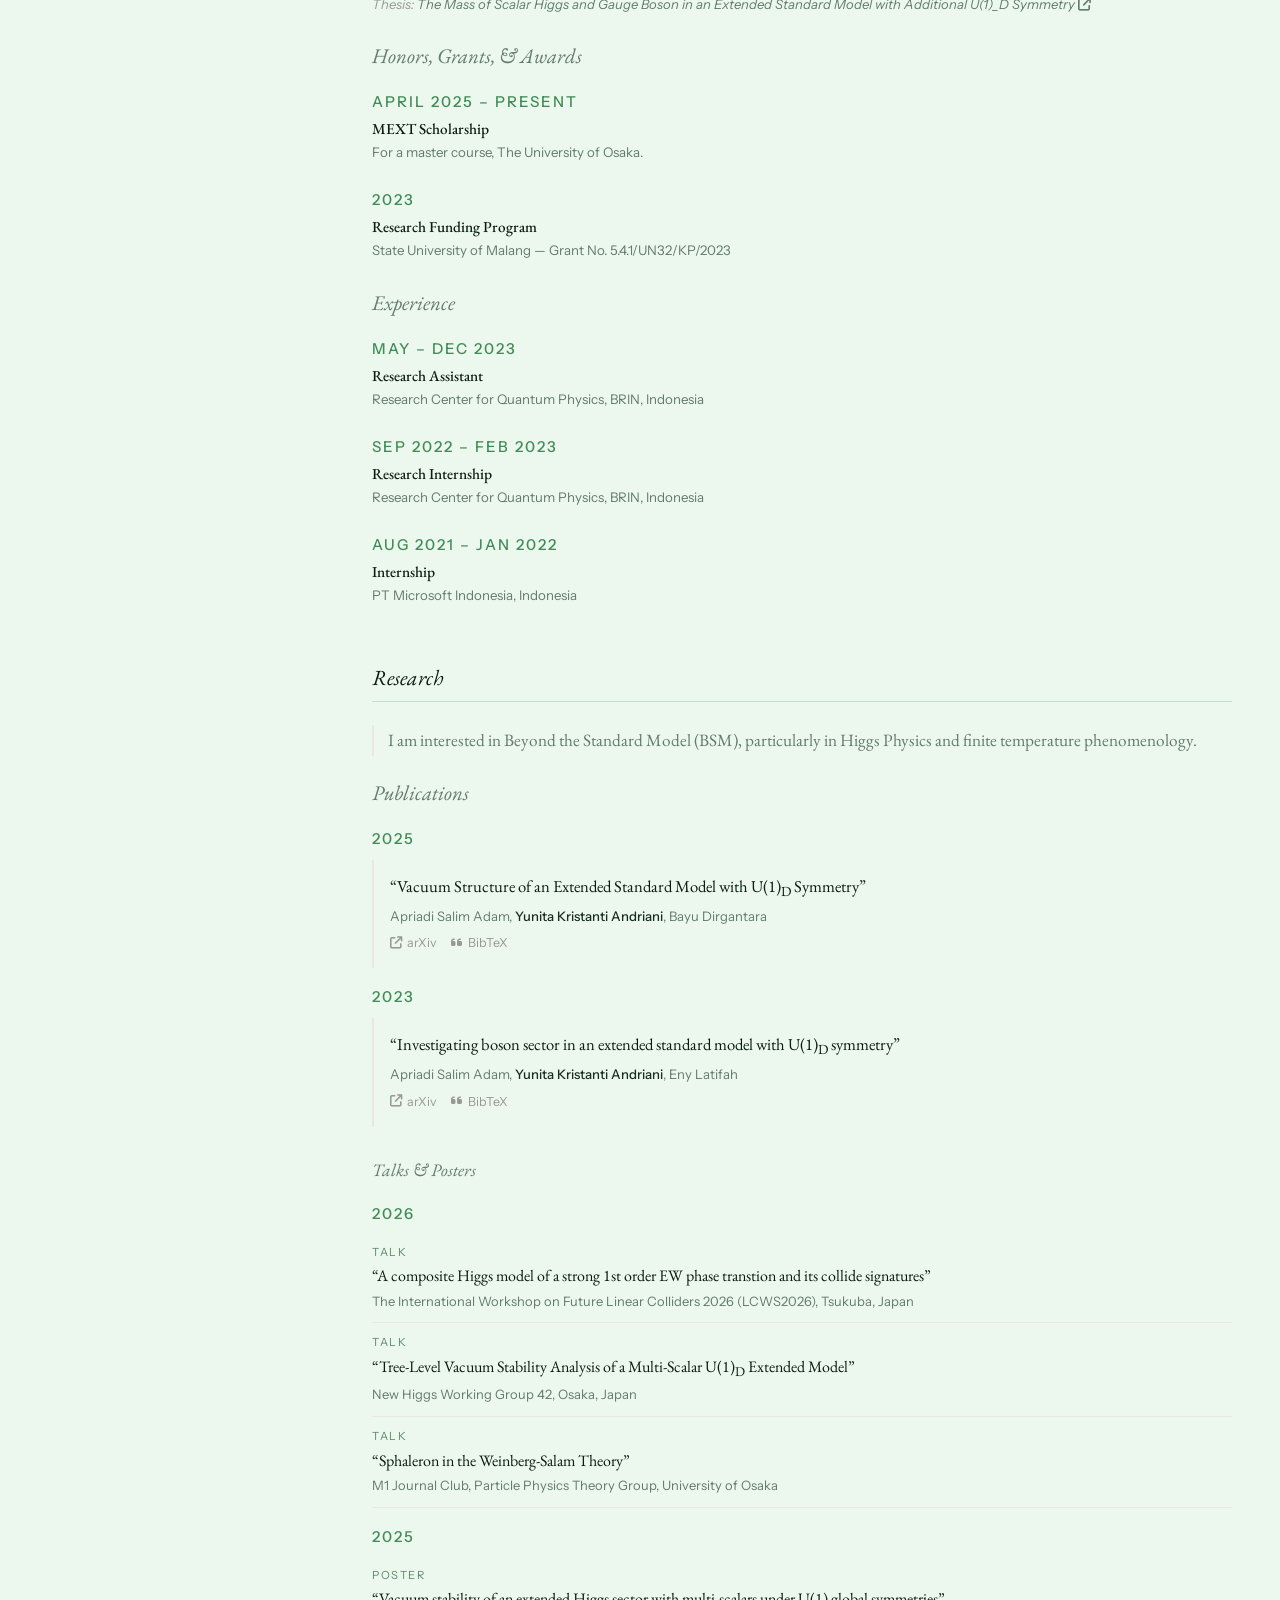
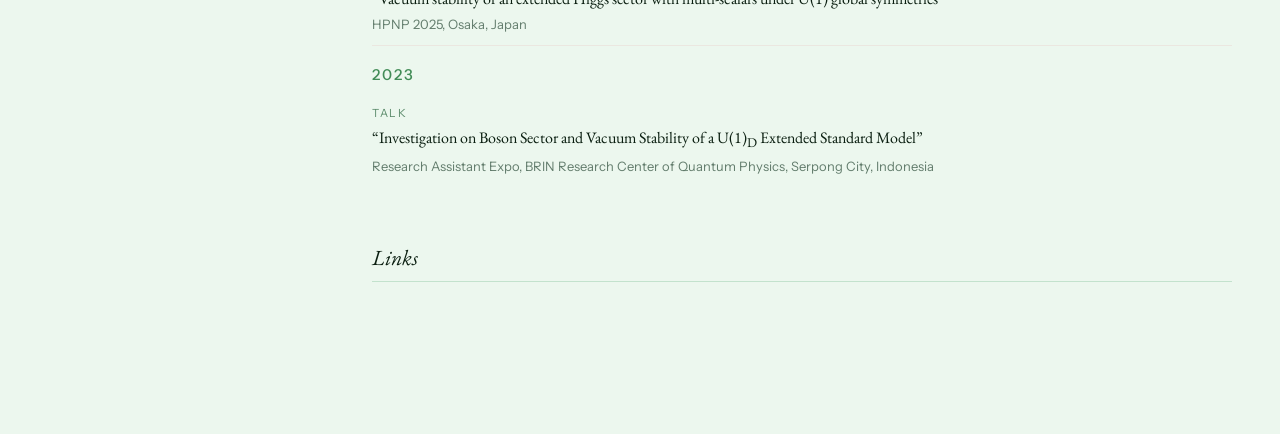
==== commit 47a29572: "Update talk" ====
--- a/index.html
+++ b/index.html
@@ -267,6 +267,11 @@
         <h3 style="font-family:'EB Garamond',serif;font-size:1.1rem;font-style:italic;font-weight:400;color:var(--muted);margin:1.8rem 0 0.9rem;">Talks &amp; Posters</h3>
 
         <div class="entry-year" style="margin-bottom:6px;">2026</div>
+		<div class="talk">
+			<div class="talk-type">Talk</div>
+			<div class="talk-title">&ldquo;A composite Higgs model of a strong 1st order EW phase transtion and its collide signatures&rdquo;</div>
+			<div class="talk-venue">The International Workshop on Future Linear Colliders 2026 (LCWS2026), Tsukuba, Japan</div>
+		</div>
         <div class="talk">
           <div class="talk-type">Talk</div>
           <div class="talk-title">&ldquo;Tree-Level Vacuum Stability Analysis of a Multi-Scalar U(1)<sub>D</sub> Extended Model&rdquo;</div>
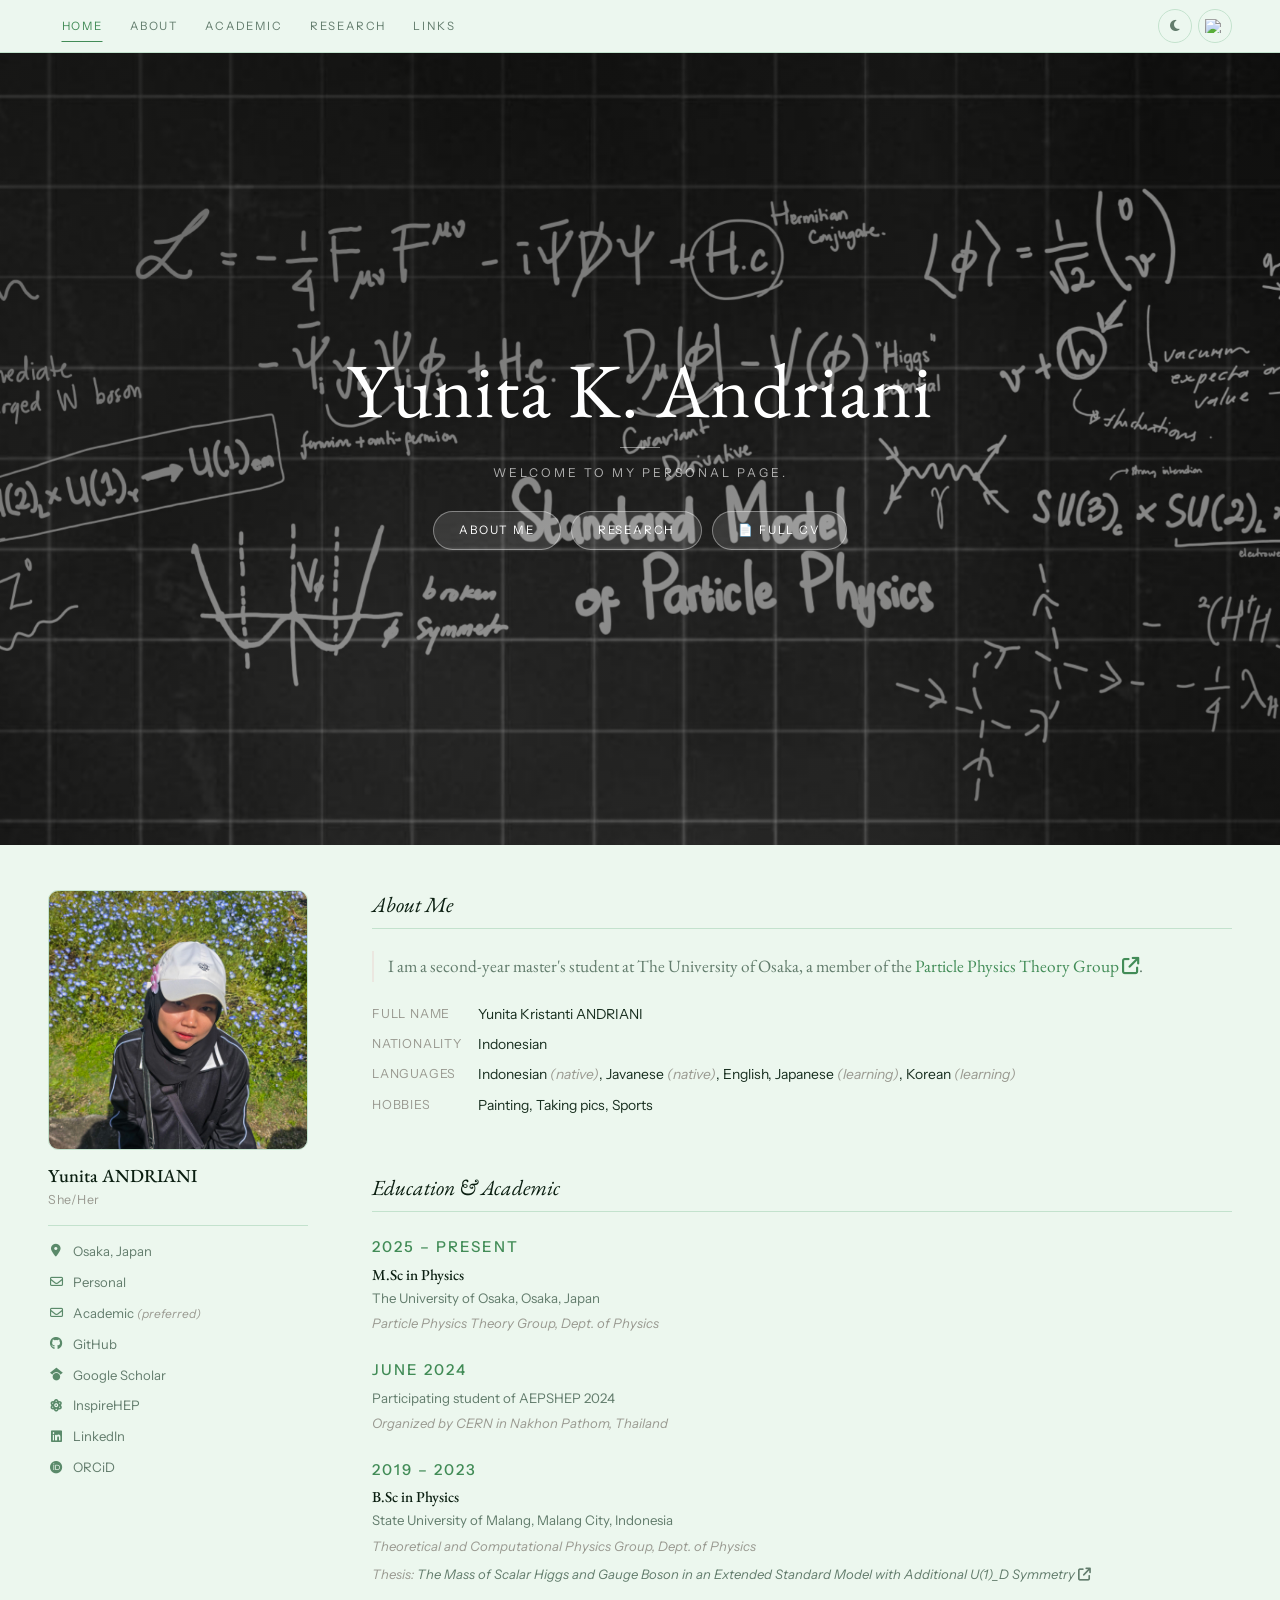
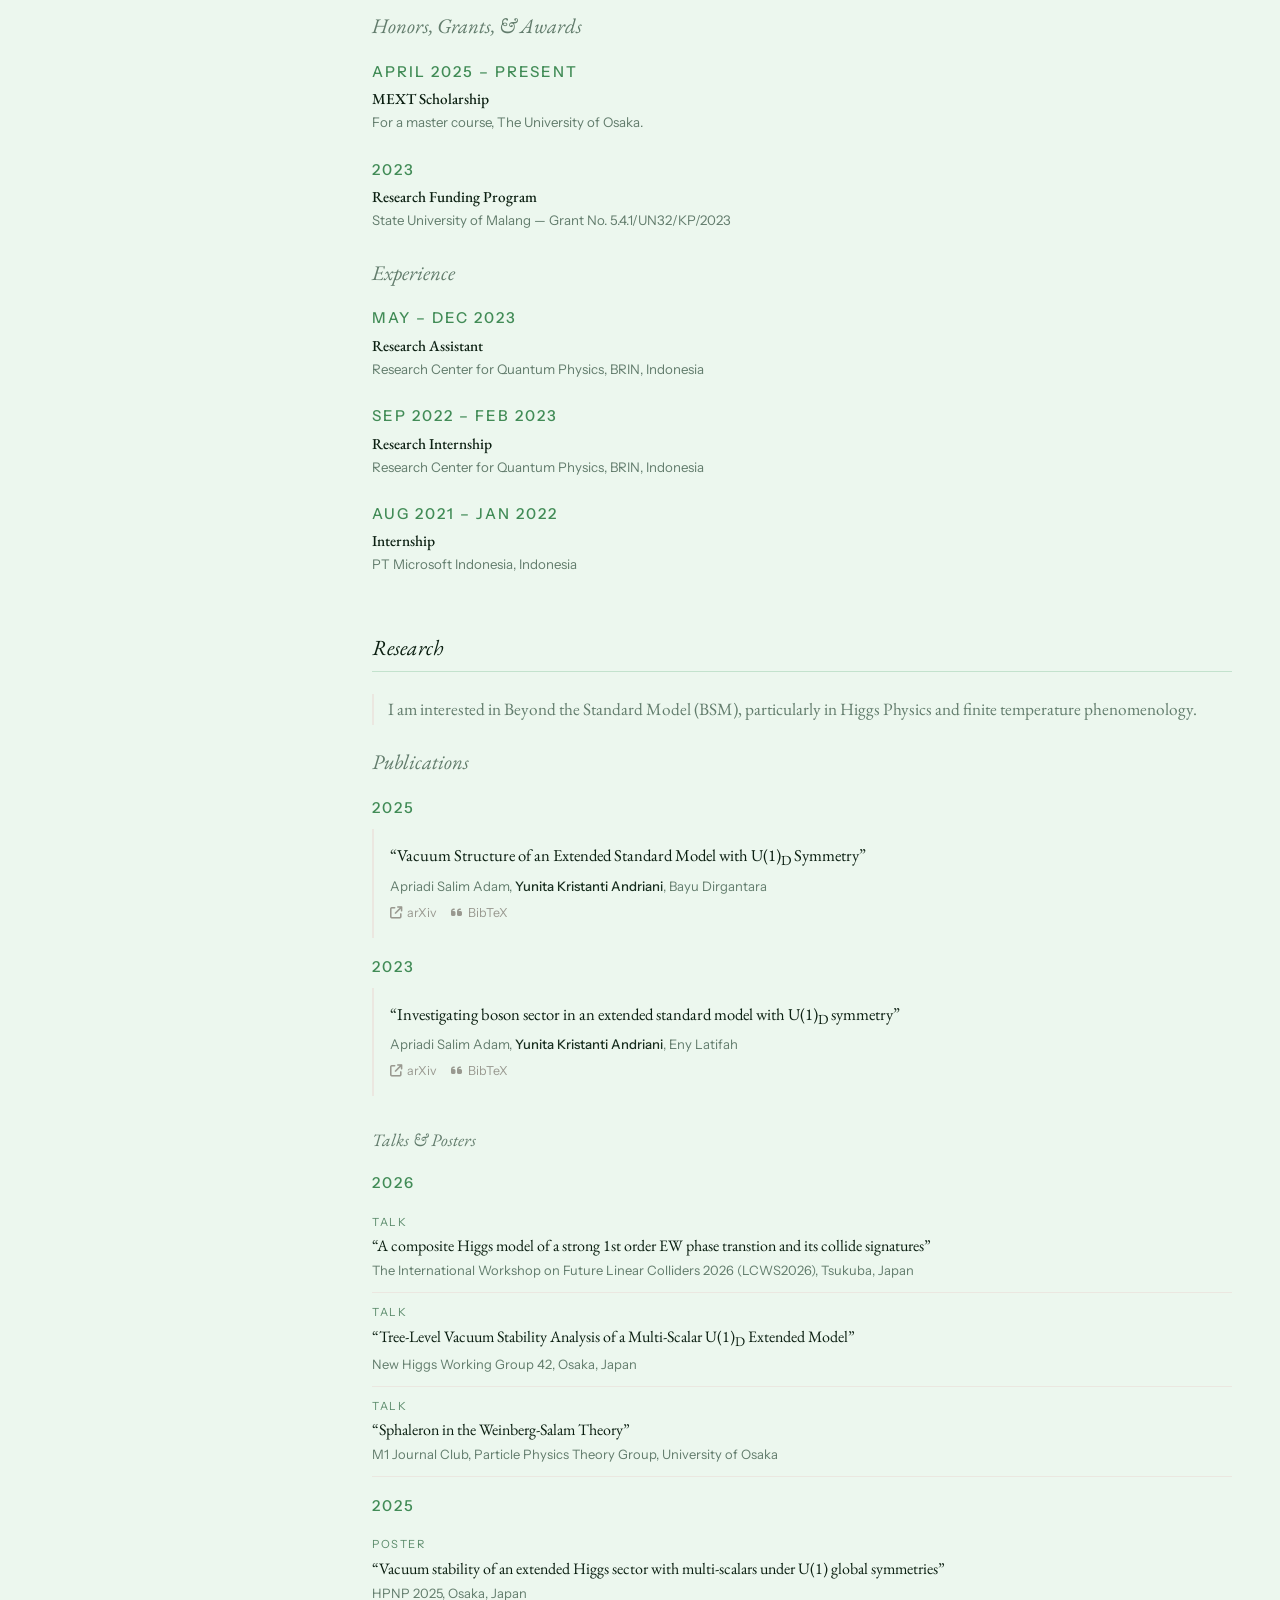
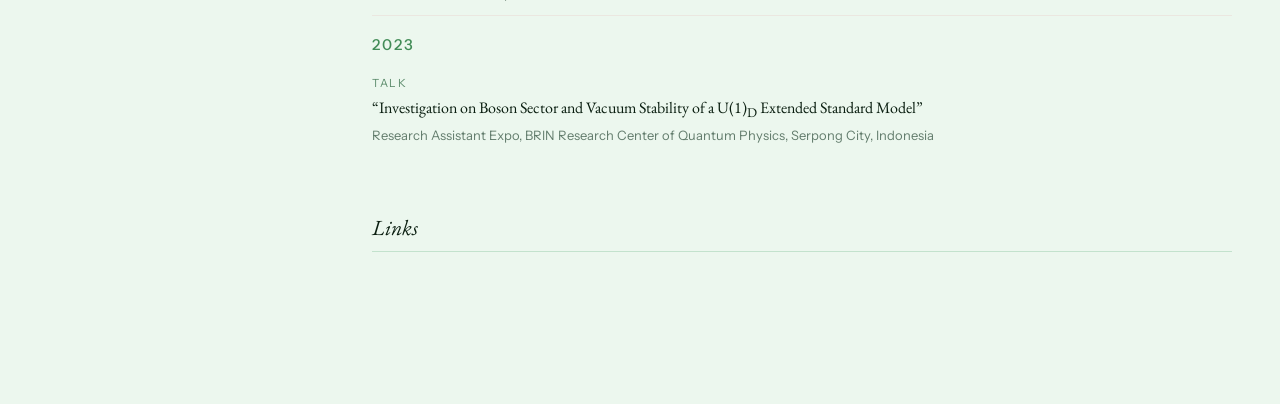
==== commit b20332d4: "update bio" ====
--- a/index.html
+++ b/index.html
@@ -130,8 +130,8 @@
           <span class="info-label">Nationality</span>
           <span class="info-value">Indonesian</span>
 
-          <span class="info-label">Born</span>
-          <span class="info-value">Malang, Indonesia — 2001</span>
+          <!-- <span class="info-label">Born</span>
+          <span class="info-value">Malang, Indonesia — 2001</span> -->
 
           <span class="info-label">Languages</span>
           <span class="info-value">Indonesian <em style="color:var(--faint)">(native)</em>, Javanese <em style="color:var(--faint)">(native)</em>, English, Japanese <em style="color:var(--faint)">(learning)</em>, Korean <em style="color:var(--faint)">(learning)</em></span>
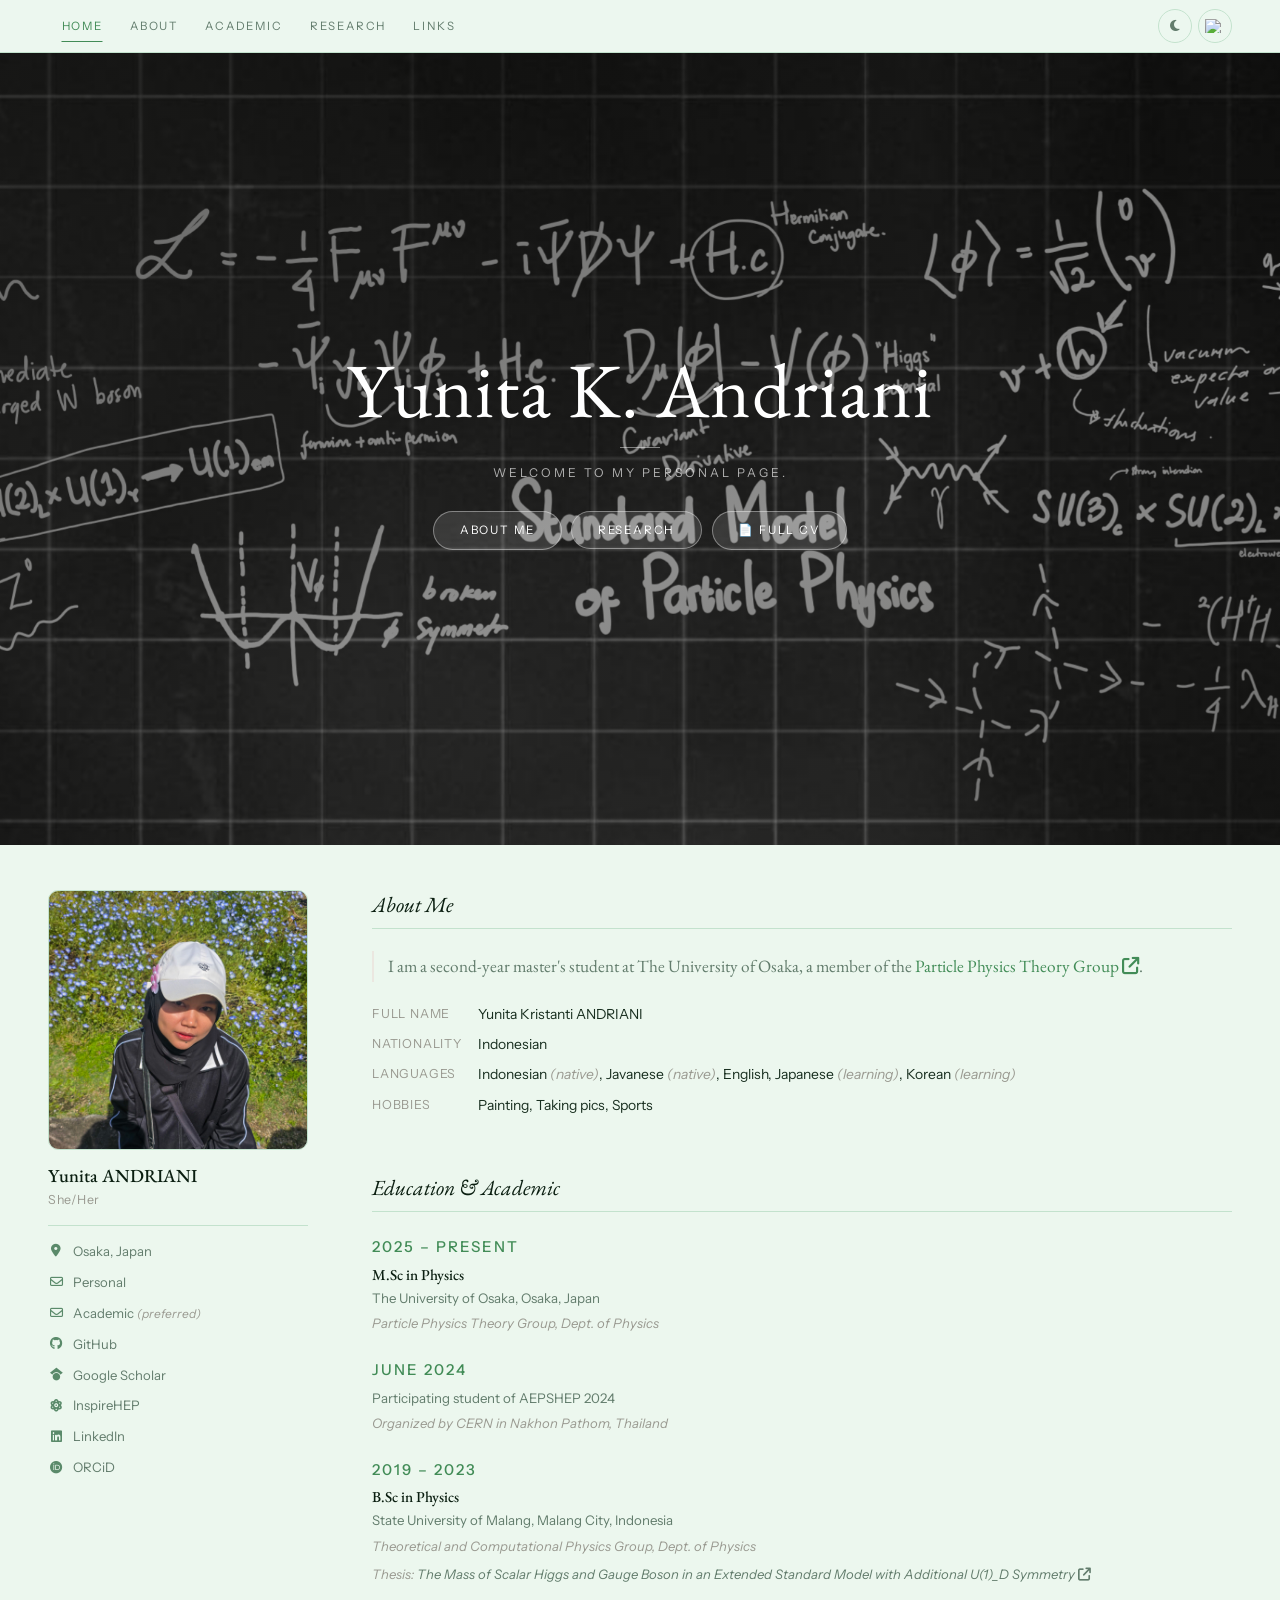
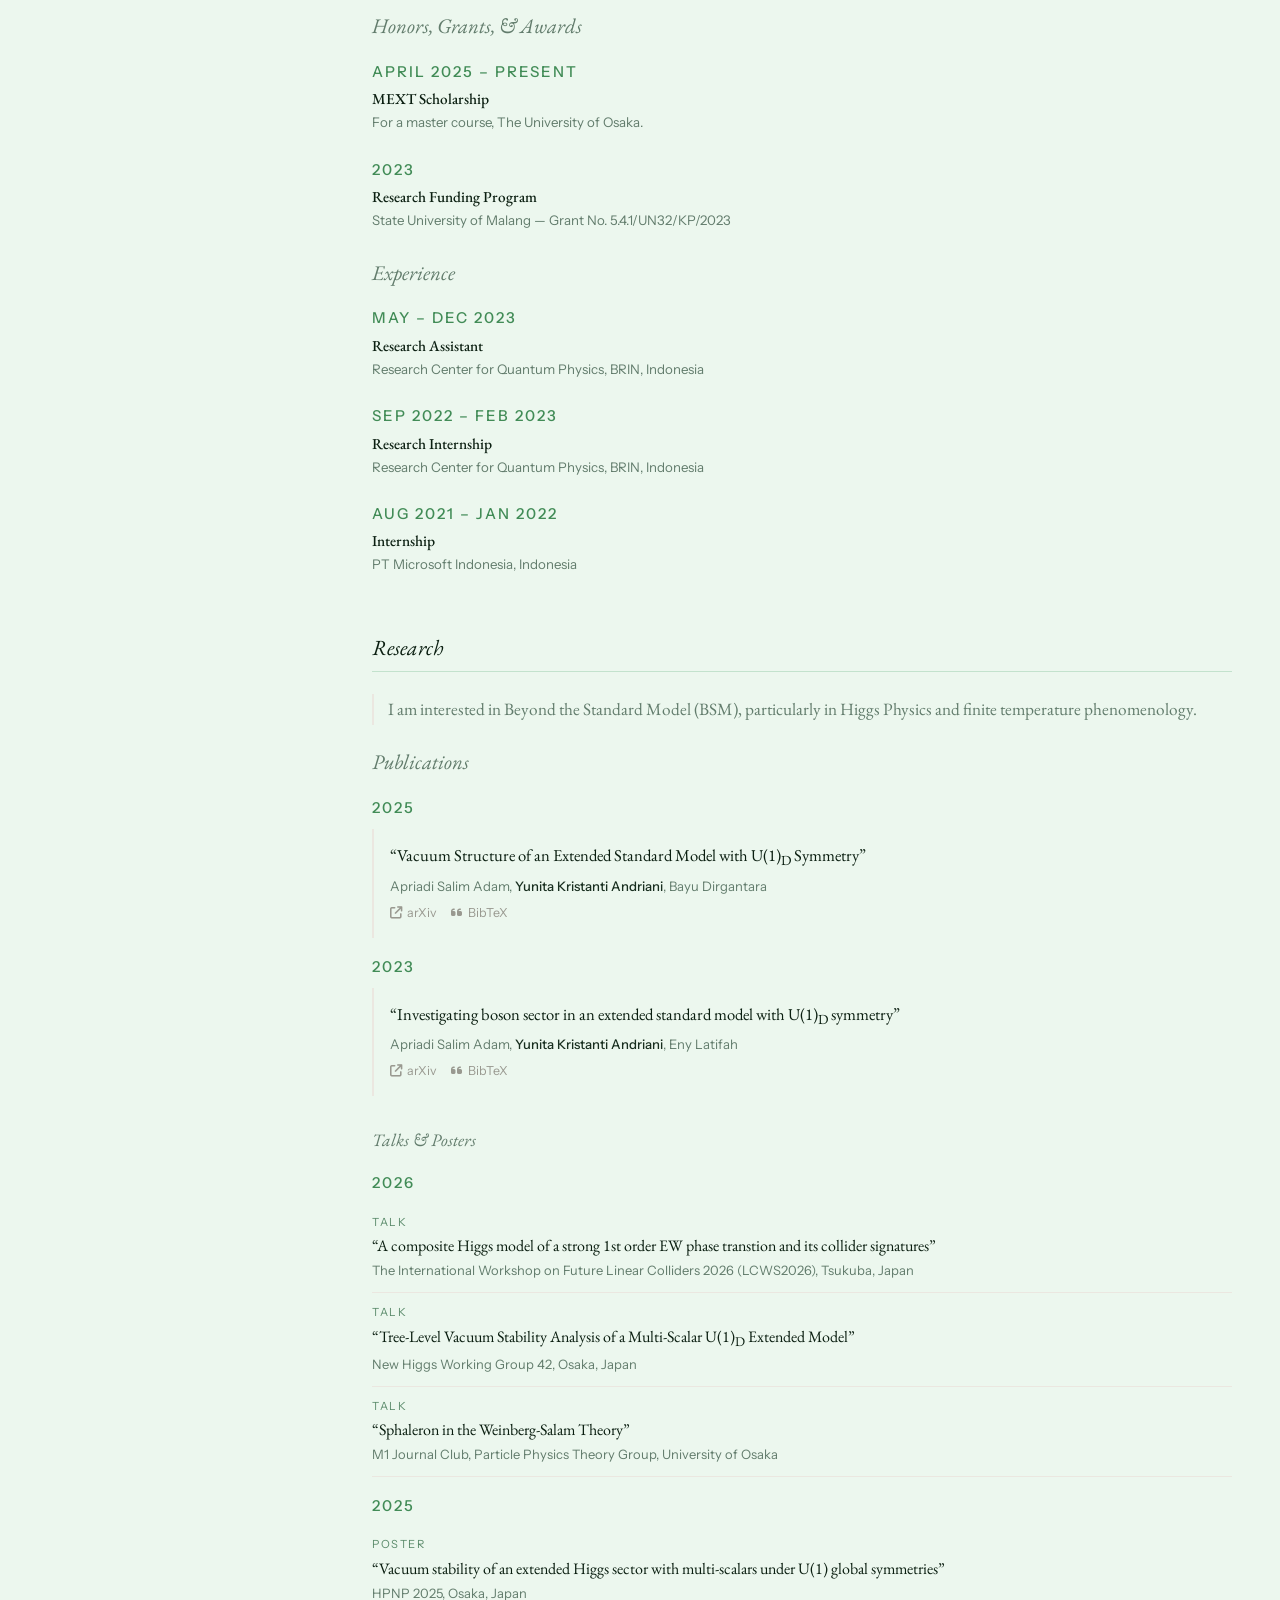
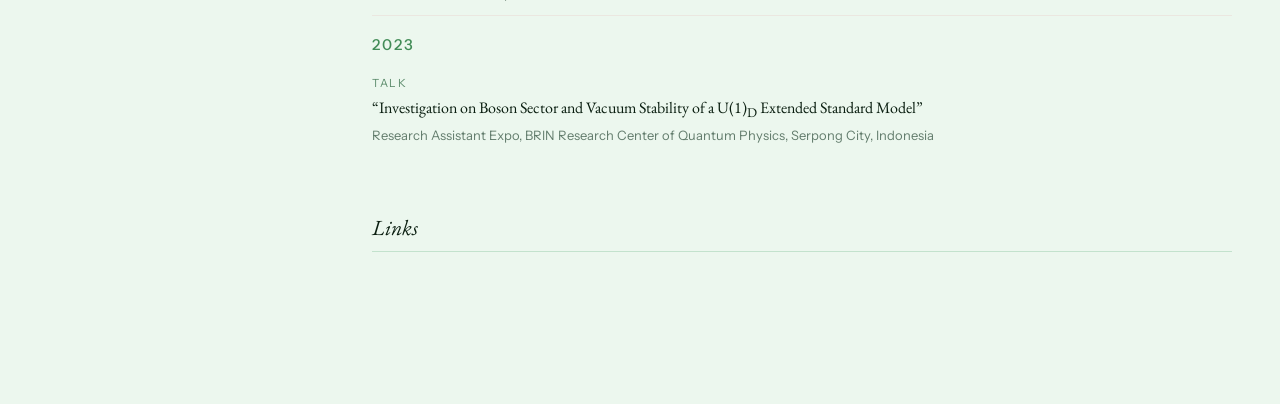
==== commit d86357f8: "update" ====
--- a/index.html
+++ b/index.html
@@ -269,7 +269,7 @@
         <div class="entry-year" style="margin-bottom:6px;">2026</div>
 		<div class="talk">
 			<div class="talk-type">Talk</div>
-			<div class="talk-title">&ldquo;A composite Higgs model of a strong 1st order EW phase transtion and its collide signatures&rdquo;</div>
+			<div class="talk-title">&ldquo;A composite Higgs model of a strong 1st order EW phase transtion and its collider signatures&rdquo;</div>
 			<div class="talk-venue">The International Workshop on Future Linear Colliders 2026 (LCWS2026), Tsukuba, Japan</div>
 		</div>
         <div class="talk">
